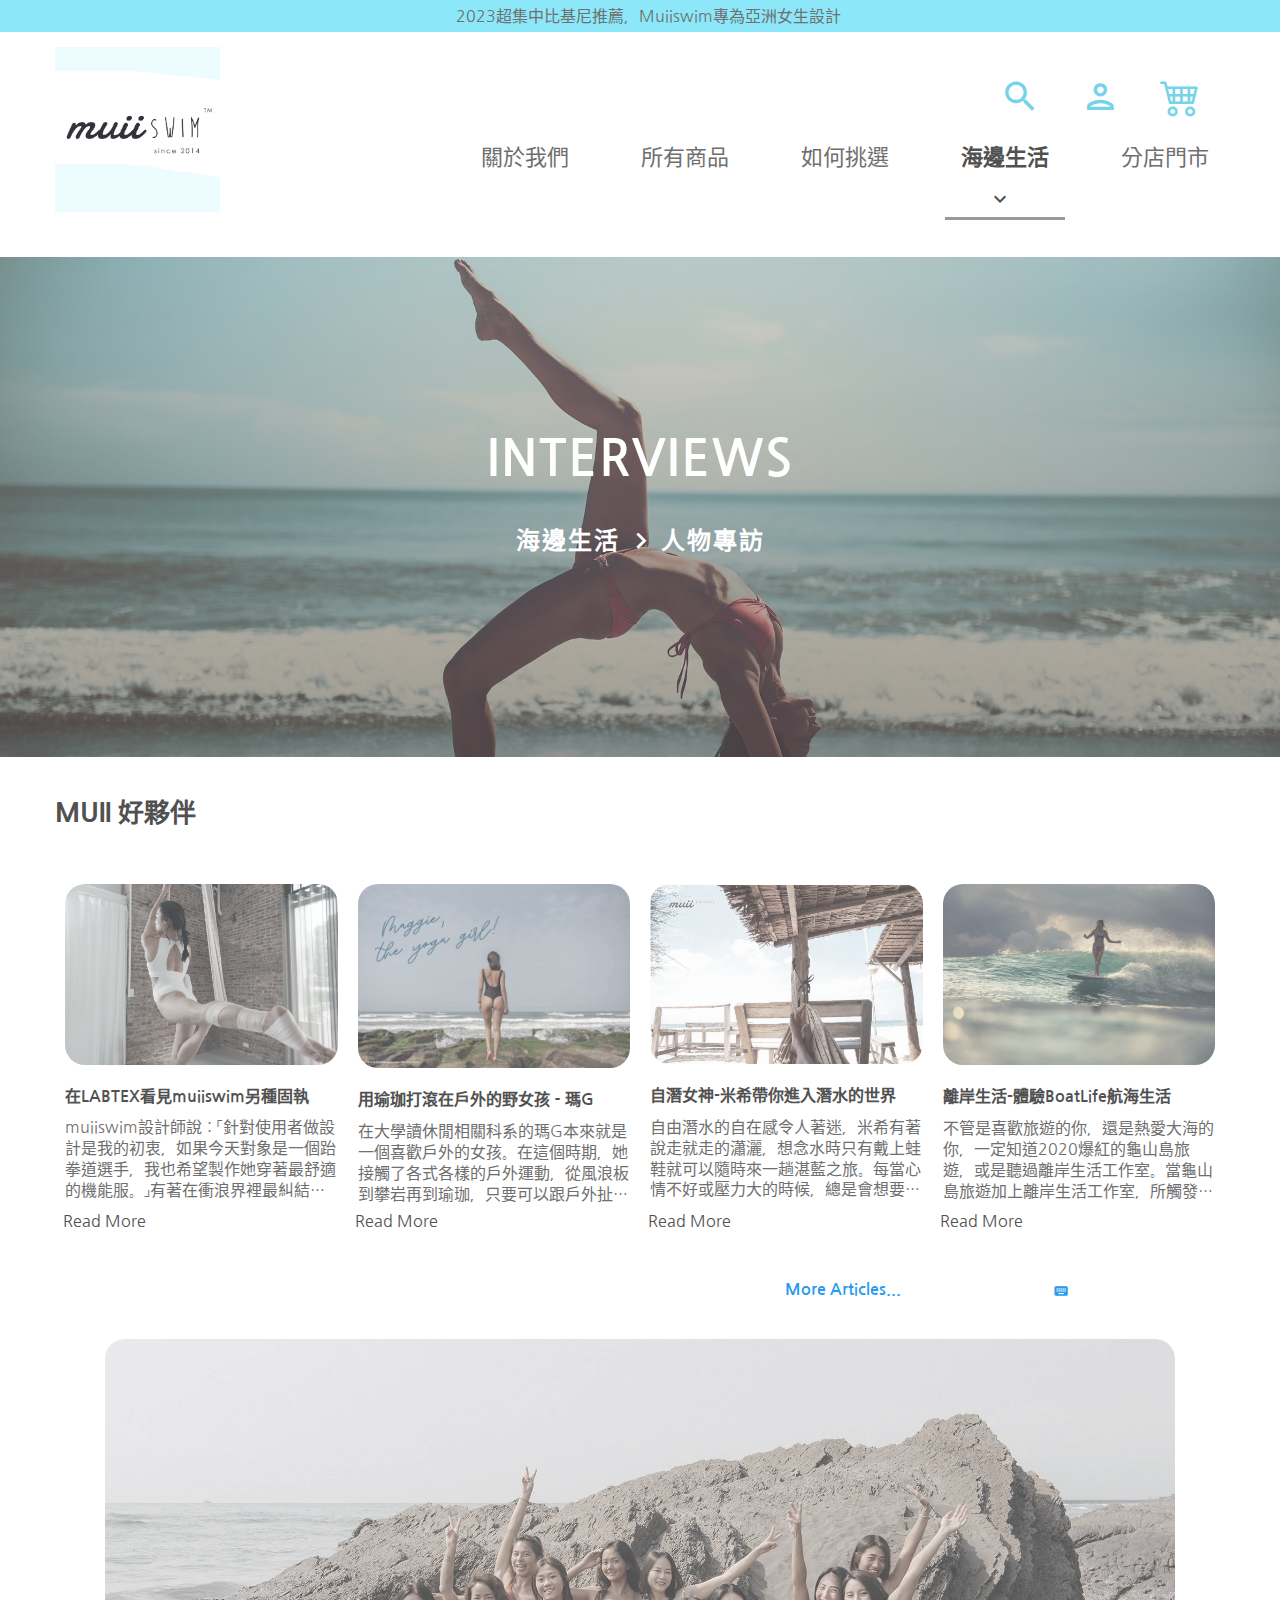
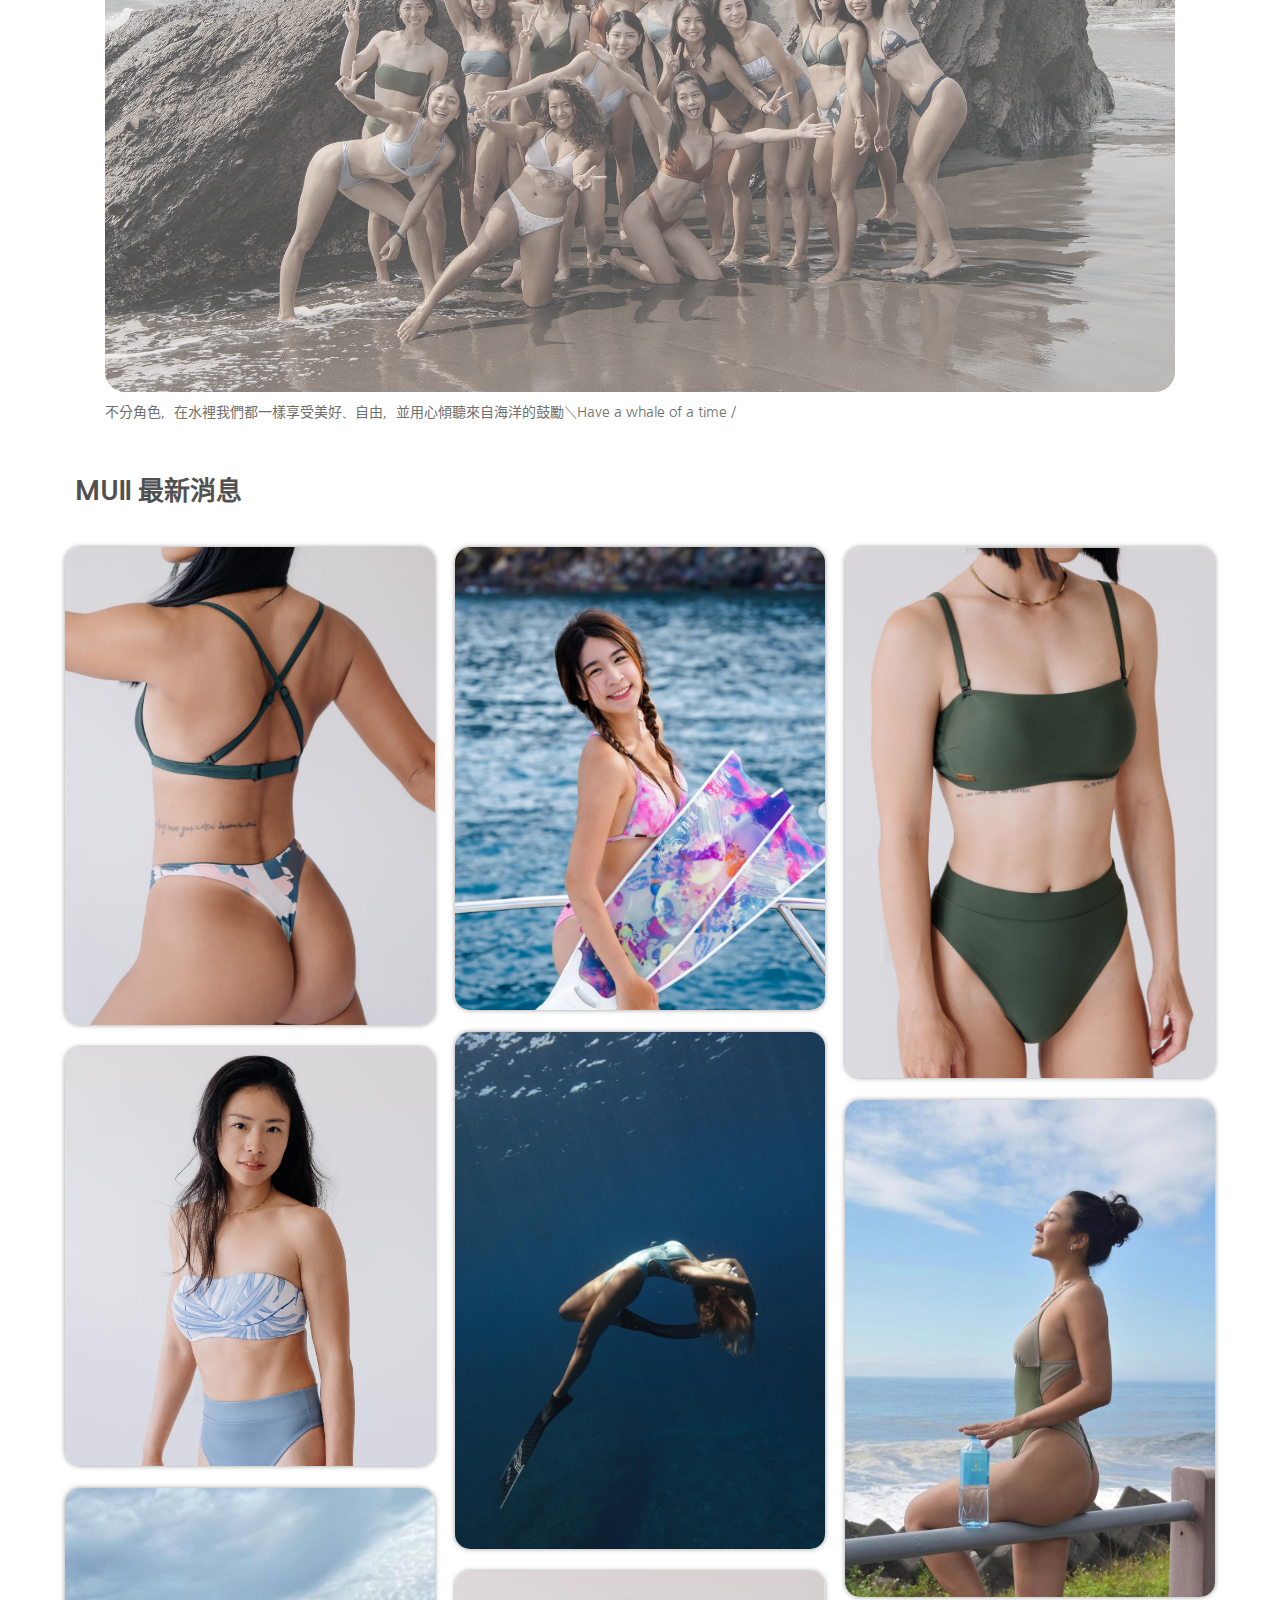
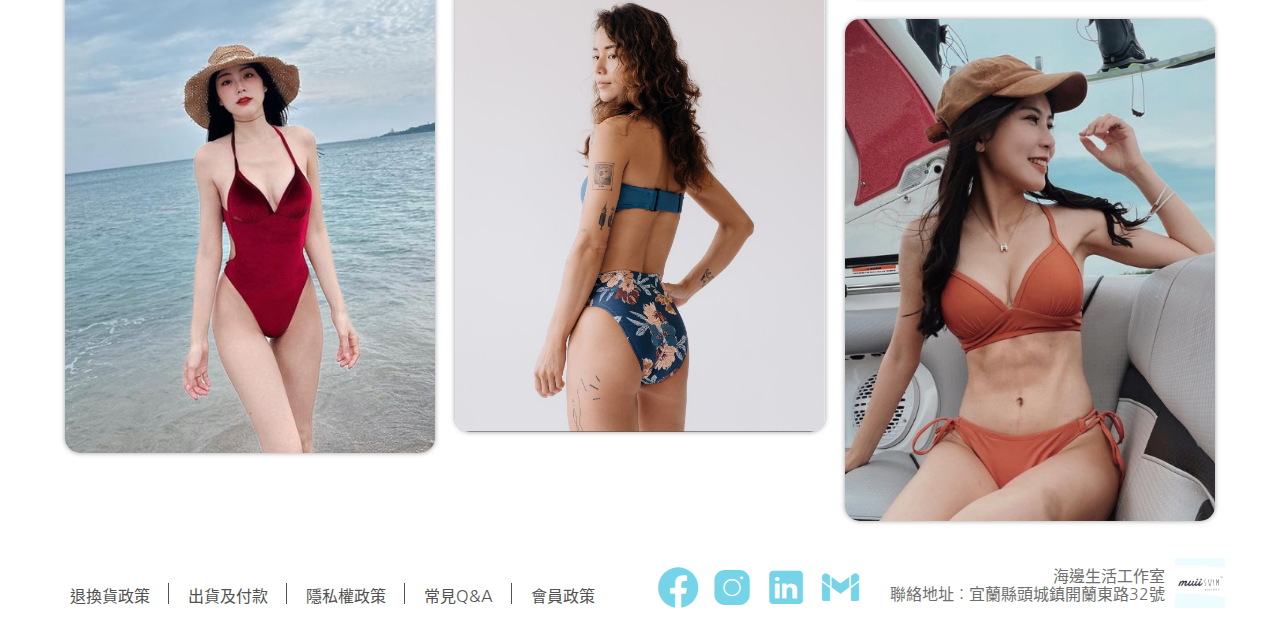
==== news_person.html @ 8949c287 "Add files via upload" ====
<!DOCTYPE html>
<html lang="zh-TW">
<head>
        <meta charset="UTF-8">
        <meta name="keywords" content="">
        <meta name="description" content="">
        <meta name="viewport" content="width=device-width, initial-scale=1.0, minimum-scale=1.0, maximum-scale=2.0">
        <meta name="author" content="Soledad, jennysun6691@gmail.com">
        <!--viewport屬性說明參考資料: https://developer.mozilla.org/en-US/docs/Web/HTML/Viewport_meta_tag#viewport_basics-->
        <title>Muii Swim | Muii Seaside-Interviews</title>

        <!-- 網路字型 -->
        <link href="https://fonts.googleapis.com/css2?family=Nanum+Gothic&display=swap" rel="stylesheet">

        <!-- 網站小圖示(頁籤上) -->
        <link rel="icon" href="images/Muii_logo.jpg">
        <!-- 加入手機主畫面捷徑圖示 -->
        <link rel="apple-touch-icon" href="images/Muii_logo.jpg"> <!-- 建議512*512 -->

        <!-- Google圖標 -->
        <link href="https://fonts.googleapis.com/icon?family=Material+Icons" rel="stylesheet">
        <!-- 自訂圖標 -->
        <link rel="stylesheet" href="css/iconstyle.css" rel="stylesheet">

        <!-- 歸零CSS -->
        <link rel="stylesheet" href="css/reset.css">
        <!-- 變數設定CSS -->
        <link rel="stylesheet" href="css/basic.css">
        <!-- 版面CSS -->
        <link rel="stylesheet" href="css/style.css">

        <!-- 媒體查詢 -->
	<link rel="stylesheet" href="css/style_m.css" media="(min-width: 980px) and (max-width: 1239px)">
	<link rel="stylesheet" href="css/style_s.css" media="(max-width: 979px)">

        <!-- JQ載入 -->
        <script src="https://code.jquery.com/jquery-3.7.0.min.js"></script>

        <!-- gotop JS -->
        <script src="js/gotop.js"></script>   
</head>

<body>
        <!-- 不會改變的資料都用id -->
        <div class="special"><span>2023超集中比基尼推薦，Muiiswim專為亞洲女生設計</span></div>
        <div id="header">
             
             <div id="logo">
             <h1 title="Go back to Homepage"><span>Muii Swim</span><a href="index.html"></a></h1>
             </div>

             <div id="nav">
                  <!-- 上層固定選單 -->
                  <nav id="top-nav">
                        <ul>
                            <li><a href="#0"><span class="icon-cart" title="shopping car"></span></a></li>
                            <li><a href="#0"><span class="icon-account" title="membership"></span></a></li>
                            <li><a href="#0"><span class="icon-search" title="search"></span></a></li>
                        </ul>
                   </nav>
                   
                   <nav id="main-nav">
						<!-- 漢堡選單 -->
						<input type="checkbox" class="toggler">
						<div class="hamburger"> <!--漢堡三條線-->
							<div></div>
						</div>  
                        <!-- 主選單 -->
						<div class="menu">
							<div>
								<div>
									<ul>
										<li><a href="about.html">關於我們</a></li>
										<li><a href="products.html">所有商品</a></li>
										<li><a href="pick.html">如何挑選</a></li>
										<li><a href="news.html" class="highlight_txt">海邊生活<span class="material-icons">expand_more</span></a>
											<ul>
												<li><a href="news_person.html" class="highlight_txt">人物專訪</a></li>
												<li><a href="news_special.html">特別企劃</a></li>
											</ul>
										<li><a href="stores.html">分店門市</a></li>


                                                                        										<!-- SNS選單 -->
                                                                                <p id="nav-sns">
                                                                                        <a href="https://www.facebook.com/muiiswim/?locale=zh_TW" target="_blank"><span class="icon-facebook"></span></a>
                                                                                        <a href="https://www.instagram.com/muiiswim/" target="_blank"><span class="icon-instagram-150"></span></a>
                                                                                        <a href="#" target="_blank"><span class="icon-linkedin-150"></span></a>
                                                                                        <a href="https://mail.google.com/" target="_blank"><span class="icon-gmail"></span></a>
                                                                                </p>									
                                                                        </ul>
								</div>
							</div>
						</div>
                  </nav>
             </div>
        </div>

        <!-- 橫版大圖區塊 -->
        <div class="hero-image" style="background-image: linear-gradient(rgba(175, 175, 175, 0.3), rgba(78, 78, 78, 0.5)) , url(images/yoga.jpg);">
                <div class="hero-text">
                        <h1 class="font_size-50 line_height-15 font_weight-bolder text_uppercase">Interviews</h1>
                        <h3 class="margin_top-50">
                            <a href="news.html" class="text_uppercase font_weight-bolder">海邊生活</a>
                            <i class="material-icons">keyboard_arrow_right</i>人物專訪
                        </h3>
                </div>
        </div>
        
        <!-- 內容區塊 -->
        <div id="main-content">
               <!-- 圖文分欄 -->
               <h2 class="color_dark_grey">Muii 好夥伴</h2>

               <div class="row">
                        <div class="column">
                                <a href="#0"><img src="images/seaside4_banner.png" alt="" title="Click to see more"></a>
                                <p class="category">在LABTEX看見muiiswim另種固執</p>
                                <p class="collaps_text">muiiswim設計師說：「針對使用者做設計是我的初衷，如果今天對象是一個跆拳道選手，我也希望製作她穿著最舒適的機能服。」有著在衝浪界裡最糾結比基尼設計的女性比基尼品牌muiiswim，穿比基尼不只是時尚，更是</p>
                                <div class="more"><a href="#0">Read More<i class="material-icons">double_arrow</i></a></div>
                        </div>
                        <div class="column">
                                <a href="#0"><img src="images/seaside7.jpg" alt="" title="Click to see more"></a>
                                <p class="category">用瑜珈打滾在戶外的野女孩－瑪G</p>
                                <p class="collaps_text">在大學讀休閒相關科系的瑪G本來就是一個喜歡戶外的女孩。在這個時期，她接觸了各式各樣的戶外運動，從風浪板到攀岩再到瑜珈，只要可以跟戶外扯上邊的活動就會列入她的興趣清單中，而這半學期的瑜珈影響了她的生活方式</p>
                                <div class="more"><a href="#0">Read More<i class="material-icons">double_arrow</i></a></div>
                        </div>
                        <div class="column">
                                <a href="#0"><img src="images/seaside1.png" alt="" title="Click to see more"></a>
                                <p class="category">自潛女神-米希帶你進入潛水的世界</p>
                                <p class="collaps_text">自由潛水的自在感令人著迷，米希有著說走就走的瀟灑，想念水時只有戴上蛙鞋就可以隨時來一趟湛藍之旅。每當心情不好或壓力大的時候，總是會想要「躲」會水中，對她來說，「水」就是一個自在且抒壓的地方，可以讓她自由自在</p>
                                <div class="more"><a href="#0">Read More<i class="material-icons">double_arrow</i></a></div>
                        </div>
                        <div class="column">
                                <a href="#0"><img src="images/seaside3.jpg" alt="" title="Click to see more"></a>
                                <p class="category">離岸生活-體驗BoatLife航海生活</p>
                                <p class="collaps_text">不管是喜歡旅遊的你，還是熱愛大海的你，一定知道2020爆紅的龜山島旅遊，或是聽過離岸生活工作室。當龜山島旅遊加上離岸生活工作室，所觸發的化學效應無法用公式計算，只能去感受每一道光線，海浪的每次拍打伴隨著</p>
                                <div class="more"><a href="#0">Read More<i class="material-icons">double_arrow</i></a></div>
                        </div>
                </div>
               <div class="row_more"><a href="#0" title="click to see more articles">More Articles...<i class="material-icons"><span class="material-icons-outlined">
                keyboard_double_arrow_down
                </span></i></a></div>

               <!-- 大圖+圖說文字 -->
               <figure>
                <img src="images/index3.jpg" alt="">
                <figcaption>不分角色，在水裡我們都一樣享受美好、自由，並用心傾聽來自海洋的鼓勵＼Have a whale of a time／</figcaption>
               </figure>

               <!-- 圖文流水區+SNS推廣 -->
               <h2 class="color_dark_grey margin_bottom-20">Muii 最新消息</h2>
               <div class="sns_show column_count-3 column_gap-0">
                <div class="container">
                        <img src="images/sns_show1.png" alt="" class="content_box">
                        <div class="overlay">
                                <a href="https://www.instagram.com/p/Cvw8Bd5vYSu/?utm_source=ig_web_copy_link&igshid=MzRlODBiNWFlZA==" title="click to view detail">
                                        <div class="text">來趟說走就走的海邊水上活動旅行<br>要帶幾套泳衣呢？</div>
                                </a>
                        </div>
                </div>

                <div class="container">
                        <img src="images/sns_show3.png" alt="" class="content_box">
                        <div class="overlay">
                                <a href="https://www.instagram.com/p/CvcJ4ZPPWX6/?utm_source=ig_web_copy_link&igshid=MzRlODBiNWFlZA==" title="click to view detail">
                                        <div class="text">海邊女子|吉鵝老師<br>住在海邊更relaxing！<br>Enjoy your life!</div>
                                </a>
                        </div>
                </div>

                <div class="container">
                        <img src="images/sns_show8.png" alt="" class="content_box">
                        <div class="overlay">
                                <a href="https://www.instagram.com/p/CuN_LxLSSpw/?utm_source=ig_web_copy_link&igshid=MzRlODBiNWFlZA==" title="click to view detail">
                                        <div class="text">放暑假囉～<br>夏日派對怎麼能少了美胸型海鷗丁連身！</div>
                                </a>
                        </div>
                </div>

                <div class="container">
                        <img src="images/sns_show4.png" alt="" class="content_box">
                        <div class="overlay">
                                <a href="https://www.instagram.com/p/CvE0Rm1yUVa/?utm_source=ig_web_copy_link&igshid=MzRlODBiNWFlZA==" title="click to view detail">
                                        <div class="text">muii X 普魯士藍<br>水下最美的長腿組合</div>
                                </a>
                        </div>
                </div>

                <div class="container">
                        <img src="images/sns_show5.png" alt="" class="content_box">
                        <div class="overlay">
                                <a href="https://www.instagram.com/p/CvE0Rm1yUVa/?utm_source=ig_web_copy_link&igshid=MzRlODBiNWFlZA==" title="click to view detail">
                                        <div class="text">muii X 普魯士藍<br>深吸一口氣—<br>躬身潛入海裏的女孩</div>
                                </a>
                        </div>
                </div>

                <div class="container">
                        <img src="images/sns_show7.png" alt="" class="content_box">
                        <div class="overlay">
                                <a href="https://www.instagram.com/p/Cu1byQMPTnk/?utm_source=ig_web_copy_link&igshid=MzRlODBiNWFlZA==" title="click to view detail">
                                        <div class="text">{中腰復古甜挖臀褲}<br>Muiiswim最新褲款<br>｜安全感100%｜</div>
                                </a>
                        </div>
                </div>

                <div class="container">
                        <img src="images/sns_show6.png" alt="" class="content_box">
                        <div class="overlay">
                                <a href="https://www.instagram.com/p/CvcG0W5v8Hz/?utm_source=ig_web_copy_link&igshid=MzRlODBiNWFlZA==" title="click to view detail">
                                        <div class="text">{PAW 平口美胸上衣}<br>Muiiswim最新版型<br>|全手工剪裁|</div>
                                </a>
                        </div>
                </div>

                <div class="container">
                        <img src="images/sns_show9.png" alt="" class="content_box">
                        <div class="overlay">
                                <a href="https://www.instagram.com/p/CtfjkBqPr7I/?utm_source=ig_web_copy_link&igshid=MzRlODBiNWFlZA==" title="click to view detail">
                                        <div class="text">宜蘭頭城門市<br>夏季營業時間公告</div>
                                </a>
                        </div>
                </div>

                <div class="container">
                        <img src="images/sns_show2.png" alt="" class="content_box">
                        <div class="overlay">
                                <a href="https://www.instagram.com/p/CvtXkmRSk1r/?utm_source=ig_web_copy_link&igshid=MzRlODBiNWFlZA==" title="click to view detail">
                                        <div class="text">官網全站任選兩件9折<br>滿5000元送500元購物金(下一筆使用)</div>
                                </a>
                        </div>
                </div>
               </div>

        </div>    

        <!-- 頁尾區塊 -->
        <div id="footer">
                <!-- logo區域 -->
                <div id="small-logo"><img src="images/Muii_logo.jpg" alt=""></div>
                <div id="copyright">
                        <small>海邊生活工作室<br>聯絡地址：宜蘭縣頭城鎮開蘭東路32號</small>
                </div>

                <!-- 社群超連結&icon -->
                <div id="sns">
                        <a href="https://www.facebook.com/muiiswim/?locale=zh_TW" target="_blank"><span class="icon-facebook"></span></a>
                        <a href="https://www.instagram.com/muiiswim/" target="_blank"><span class="icon-instagram-150"></span></a>
                        <a href="#" target="_blank"><span class="icon-linkedin-150"></span></a>
                        <a href="https://mail.google.com/" target="_blank"><span class="icon-gmail"></span></a>
                </div>

                <!-- 退換貨政策 -->
                <div class="submenu">
                        <ul>
                                <li><a href="#">退換貨政策</a></li>
                                <li><a href="#">出貨及付款</a></li>
                                <li><a href="#">隱私權政策</a></li>
                                <li><a href="#">常見Q&A</a></li>
                                <li><a href="#">會員政策</a></li>
                        </ul>
                </div>

        </div>
        <!-- 置頂button -->
        <div id="gotop">
                <span class="material-icons">arrow_circle_up</span>
                <span class="gotip">Go Back To Top</span>
        </div>

</body>

</html>
---- css/iconstyle.css ----
@font-face {
  font-family: 'icomoon';
  src:  url('fonts/icomoon.eot?2dx0op');
  src:  url('fonts/icomoon.eot?2dx0op#iefix') format('embedded-opentype'),
    url('fonts/icomoon.ttf?2dx0op') format('truetype'),
    url('fonts/icomoon.woff?2dx0op') format('woff'),
    url('fonts/icomoon.svg?2dx0op#icomoon') format('svg');
  font-weight: normal;
  font-style: normal;
  font-display: block;
}

[class^="icon-"], [class*=" icon-"] {
  /* use !important to prevent issues with browser extensions that change fonts */
  font-family: 'icomoon' !important;
  font-style: normal;
  font-weight: normal;
  font-variant: normal;
  text-transform: none;
  line-height: 1;
  font-size: 40px;
  margin: 0 5px;
  color: #75d4e8;

  /* Better Font Rendering =========== */
  -webkit-font-smoothing: antialiased;
  -moz-osx-font-smoothing: grayscale;
}

[class^="icon-"]:hover, [class*=" icon-"]:hover {
  color: #e0e0e0;
}

/*箭頭系列*/
.icon-arrow_back:before {
  content: "\e905";
}
.icon-arrow-90deg-left:before {
  content: "\e906";
}
.icon-arrow-left-short:before {
  content: "\e907";
}
.icon-arrow-right-square:before {
  content: "\e908";
}
.icon-box-arrow-in-right:before {
  content: "\e90a";
}
.icon-chevron_left:before {
  content: "\e90e";
}
.icon-chevron_right:before {
  content: "\e90f";
}
.icon-expand_less:before {
  content: "\e912";
}
.icon-first_page:before {
  content: "\e916";
}
.icon-last_page:before {
  content: "\e91d";
}

/*帳戶*/
.icon-account:before {
  content: "\e900";
}
.icon-account_circle:before {
  content: "\e901";
}
/*SNS*/
.icon-apple:before {
  content: "\e904";
}
.icon-facebook:before {
  content: "\e913";
}
.icon-envelope:before {
  content: "\e911";
}
.icon-youtube:before {
  content: "\e925";
}
.icon-paperplane:before {
  content: "\e926";
  font-size: 35px;
}
.icon-message:before {
  content: "\e927";
}
.icon-google:before {
  content: "\e919";
}
.icon-instagram:before {
  content: "\e91b";
}
.icon-gmail:before {
  content: "\e928";
}
.icon-instagram-150:before {
  content: "\e929";
}
.icon-linkedin-150:before {
  content: "\e92a";
}
.icon-twitter:before {
  content: "\e92b";
}

/*基本功能*/
.icon-favorite:before {
  content: "\e914";
}
.icon-favorite_border:before {
  content: "\e915";
}
.icon-gear:before {
  content: "\e917";
}
.icon-gift-fill:before {
  content: "\e918";
}
.icon-gear-fill:before {
  content: "\e921";
}
.icon-search:before {
  content: "\e902";
}
.icon-cart:before {
  content: "\e90c";
}
.icon-shop:before {
  content: "\e922";
}
.icon-question-circle:before {
  content: "\e91f";
}
.icon-heart:before {
  content: "\e91a";
}
.icon-star:before {
  content: "\e923";
}

/*APP*/
.icon-battery-half:before {
  content: "\e909";
}
.icon-add_circle:before {
  content: "\e903";
}
.icon-cancel_circle:before {
  content: "\e90b";
}
.icon-telephone-outbound:before {
  content: "\e924";
}
.icon-ios_share:before {
  content: "\e91c";
}

/*其他*/
.icon-check-square:before {
  content: "\e90d";
}
.icon-clipboard-data:before {
  content: "\e910";
}
.icon-person-check:before {
  content: "\e91e";
}
.icon-reception:before { /*長條圖*/
  content: "\e920";
}
---- css/basic.css ----
/*------設定變數-------*/
:root{
    /*------色彩命名------*/
    --pink: #EFD6ECff;  /*顏色基本6位, 最後兩位代表透明度: 00表示全透明-ff表示完全不透明*/
    --primary: rgb(140, 231, 249);
    --secondary: #D4AD87ff;
    --blue: #299BEEff;
    --light: #E2F6FAff;
    --red: #FF0000ff;
    --info: #2F80EDff;
    --success: #27AE60ff;
    --warning: #E2B93Bff;
    --error: #F17BA1ff;
    --grey: #6F6F6Fff;
    --black: #000000ff;
    --spanish: #999999ff;
    --gainsboro: #e0e0e0ff;
    --white: #ffffffff;
    --dark_grey: #515151ff;

    /*------文字尺寸------*/
    --h1: 30px;
    --h2: 26px;
    --h3: 24px;
    --h4: 22px;
    --h5: 20px;
    --h6: 18px;
    --normal: 16px;
    --small: 14px;
    --mini: 12px;

    /*------間距基準------*/
    --spacing1: 8px;
    --spacing2: 16px;
    --spacing3: 24px;
    --spacing4: 32px;
    --spacing5: 40px;
    --spacing6: 56px;
    --spacing7: 72px;
    --spacing8: 80px;
    --spacing9: 96px;
    --spacing10: 120px;

    /*------行高&字距基準------*/
    --size_normal: 10px;
    --size_basic: 0.1;
}


/*------------基本元件設定------------*/
html, body{
    font-family: "Nanum Gothic", "微軟正黑體", sans-serif;
    color: var(--grey); /*用var(變數)設定, 更改上方變數設定後, 所有var都會同步更改*/
    height: 100%;
}
a:link, a:active, a:visited{
    color: var(--dark_grey);
    text-decoration: none;
}
a:hover{
    color: var(--gainsboro);
    text-decoration: underline;
}

/*------------常用元件設定------------*/
.h1{ /*因為SEO關係, h1不用相同樣式, 採用class的方式*/
    font-size: var(--h1);
    font-weight: 800;  /*google font: Nanum Gothic這個font-family的祖體大小*/
    line-height: calc(var(--size_basic)*25); /*即2.5倍的意思*/
    margin: calc(var(--size_normal)*2) 0;
}

h2{
    font-size: var(--h2);
    font-weight: 800;
    line-height: calc(var(--size_basic)*20);
    text-transform: uppercase; /*大寫*/
}

h3{
    font-size: var(--h3);
    font-weight: 800;
    line-height: calc(var(--size_basic)*20);
    text-transform: uppercase;
}

h4{
    font-size: var(--h4);
    font-weight: 400; /*google font: Nanum Gothic這個font-family的正常大小*/
    line-height: calc(var(--size_basic)*20);
}

h5{
    font-size: var(--h5);
    font-weight: 400;
    line-height: calc(var(--size_basic)*20);
}

h6{
    font-size: var(--h6);
    font-weight: 400;
    line-height: calc(var(--size_basic)*20);
}

p{
    font-size: var(--normal);
    line-height: calc(var(--size_basic)*13);
}

small{
    font-size: var(--small);
    line-height: calc(var(--size_basic)*11);
}

.overflow_hidden{
    overflow: hidden;
}

/*--------顏色設定--------*/
.color_primary{
    color: var(--primary);
}

.color_secondary{
    color: var(--secondary);
}

.color_dark_grey{
    color: var(--dark_grey);
}

/*--------文字設定--------*/
.font_size-50{
    font-size: 50px;
}

.font_weight-bolder{
    font-weight: bolder;
}

/*--------行高設定--------*/
.line_height-15{
    line-height: 15px;
}

.line_height-50{
    line-height: 50px;
}

/*-------margin設定------*/
.margin_top-50{
    margin-top: 50px;
}

.margin_bottom-20{
    margin: 20px;
}

.margin_v2{
    margin-top: calc(var(--size_normal, 10px)*2);
    margin-bottom: calc(var(--size_normal, 10px)*2);
}

.margin_v5{
    margin-top: calc(var(--size_normal, 10px)*5);
    margin-bottom: calc(var(--size_normal, 10px)*5);
}

/*-------padding設定------*/
.padding_bottom-30{
    padding-bottom: 30px;
}

.padding_v3{
    padding-top: calc(var(--size_normal, 10px)*3);
    padding-bottom: calc(var(--size_normal, 10px)*3);
}

/*------------位置設定------------*/

.text_align-center{
    text-align: center;
}

.text_align-justify{
    text-align: justify;
}

/*--------浮動設定--------*/
.float_left{
    float: left;
}

.float_right{
    float: right;
}

.float_none{
    float: none;
}

.clear_both{
    clear: both;
}

/*--------Position設定--------*/
.position_absolute-bottom-20{
    position: absolute;
    bottom: 20px;
    right: 20px;
}

.position_relative{
    position: relative;
}

/*--------Display設定--------*/
.display_block{
    display: block !important;
}

.display_inlineblock{
    display: inline-block !important;
}

.display_inline{
    display: inline !important;
}

/*--------邊框設定--------*/
.border_radius-15{
    border-radius: 15px;
}

.border_radius-30{
    border-radius: 30px;
}

.border_radius-all{
    border-radius: 100%;
}

/*--------首字放大--------*/
.first-letter-effect::first-letter{
    font-size: 200%;
    color: var(--pink);
    font-weight: bold;
}

/*--------提示文字--------*/
.tooltip{
    position: relative;
    display: inline-block;
}

.tooltip .tooltiptext{
    visibility: hidden;
    width: 80px;
    background-color: var(--pink);
    color: var(--grey);
    text-align: center;
    border-radius: 6px;
    padding: 5px 3px;
    line-height: 1;

    /* Position the tooltip */
    position: absolute;
    z-index: 1000;
    bottom: 100%;
    left: 50%;
    margin-left: -50px;
    opacity: 0;
    transition: opacity 0.5s;
}

.tooltip:hover .tooltiptext{
    visibility: visible;
    opacity: 1;
}

/*--------作用文字--------*/
.highlight_txt{
    border-bottom: 3px solid var(--spanish);
    font-weight: 800 !important;
    text-transform: uppercase;
    color: var(--dark_grey) !important;
}

.active_txt{
    padding: var(--size_normal, 10px);
    background-color: var(--pink);
    color: var(--white);
}

.text_uppercase{
    text-transform: uppercase;
}

.text_nocase{
    text-transform: none; /*文字不要全部大寫*/
}

/*------------區塊樣式設定------------*/
/*--------背景顏色設定--------*/
.bg_black{
    background-color: var(--black);
}

.bg_grey{
    background-color: var(--grey);
}

.bg_spanish{
    background-color: var(--spanish);
}

.bg_white{
    background-color: var(--white);
}

.bg_pink{
    background-color: var(--pink);
}

.bg_primary{
    background-color: var(--primary);
}

.bg_blue{
    background-color: var(--blue);
}

.bg_light{
    background-color: var(--light);
}

/*--------漸層顏色設定--------*/

/*--------分欄設定--------*/
.column_count-1{
    column-count: 1;
}

.column_count-2{
    column-count: 2;
}

.column_count-3{
    column-count: 3;
}

.column_count-4{
    column-count: 4;
}

.column_count-5{
    column-count: 5;
}

.column_gap-50{
    column-gap: 50px;
}

.column_gap-40{
    column-gap: 40px;
}

.column_gap-30{
    column-gap: 30px;
}

.column_gap-20{
    column-gap: 20px;
}

.column_gap-10{
    column-gap: 10px;
}

.column_gap-0{
    column-gap: 0;
}

.column_rule{
    column-rule: 1px solid var(--spanish);
}

/*--------背景圖位置--------*/
.bg_top{
    background-position: top;
}

.bg_bottom{
    background-position: bottom;
}

/*------------圖片效果設定------------*/
.flip-img{
    -webkit-transform: scaleX(-1);
    transform: scaleX(-1);
}

.vertical_align-middle{
    vertical-align: middle;
}

.vertical_align-bottom{
    vertical-align: bottom;
}

.pic_width-350{
    width: calc(var(--size_normal, 10px)*35);
    height: auto;
}

.pic_transform{
    transform: scale(1, 1);
    transition: transform 0.4s linear;
}

.pic_transform:hover{
    transform: scale(1.5, 1.5);
    opacity: 0.6;
    box-shadow: 0 0 10px 5px var(--grey, #545454ff);
    z-index: 1000;      /*滑鼠經過的圖片置頂*/
    position: relative; /*position要啟用, z-index才有作用*/
}

.pic_drop-shadow{
    filter: drop-shadow(5px 5px 5px var(--grey, #545454ff));
}

/*------------組件樣式設定------------*/
/*--------按鈕顏色--------*/
.button_grey{
    font-size: var(--size_normal, 16px);
    font-weight: bolder;
    text-align: center;
    color: var(--white);
    background-color: var(--grey);
}

.button_grey:hover{
    color: var(--grey);
    background-color: var(--white);
}

.button_grey:active{
    color: var(--white);
    background-image: linear-gradient(var(--white)0%, var(--grey)150%);
}

.button_grey-gradient{
    font-size: var(--size_normal, 16px);
    font-weight: bolder;
    text-align: center;
    color: var(--white);
    background-image: linear-gradient(var(--white)0%, var(--grey)150%);
}

.button_grey-gradient:hover,
.button_grey-gradient:active{
    background-image: linear-gradient(var(--grey)0%, var(--white)150%);
}

.button_primary{
    font-size: var(--size_normal, 16px);
    font-weight: bolder;
    text-align: center;
    color: var(--grey);
    background-color: var(--primary);
}

.button_primary:hover{
    color: var(--grey);
    background-color: var(--light);
}

.button_primary:active{
    color: var(--grey);
    background-image: linear-gradient(var(--white)0%, var(--primary)150%);
}

.button_primary-gradient{
    font-size: var(--size_normal);
    font-weight: bolder;
    text-align: center;
    color: var(--grey);
    background-image: linear-gradient(var(--white)0%, var(--primary)150%);
}

.button_primary-gradient:hover,
.button_primary-gradient:active{
    background-image: linear-gradient(var(--primary)0%, var(--white)150%);
    filter: drop-shadow(1px 1px 5px var(--grey));
}

.button_disable{
    color: var(--white);
    background-color: var(--gainsboro);
}

/*--------按鈕尺寸--------*/
.button_large{
    width: calc(100% - 20px);
    height: 30px;
    border-radius: 8px;
    padding: 10px;
}

.button_medium{
    width: calc(100% - 30px);
    height: 30px;
    border-radius: 8px;
    padding: 10px 15px;
}

.button_normal{
    width: calc(100% - 40px);
    height: 30px;
    border-radius: 8px;
    padding: 10px 20px;
}

.button_small{
    width: calc(100% - 50px);
    height: 30px;
    border-radius: 8px;
    padding: 10px 25px;
}

.button_extra-small{
    width: calc(100% - 40px);
    height: 30px;
    border-radius: 50%;
    padding: 10px 20px;
}

.button_large:hover,
.button_medium:hover,
.button_normal:hover,
.button_small:hover,
.button_extra-small:hover{
    box-shadow: 0 0 8px 0 var(--grey);
}

/*--------指標樣式--------*/
.cursor_pointer{
    cursor: pointer;
}
---- css/style.css ----
/* -------------- 共用結構設定-------------- */

/* ---------- 共用版面設定---------- */
.full_layout{
    width: 100%;
    box-sizing: border-box;
    overflow: hidden;
}

.half_layout{
    width: 50%;
    margin: 0 auto;
    overflow: hidden;
}

.narrow_layout{
    width: 1170px;
    margin: 0 auto;
    overflow: hidden;
}

#main-content{
    width: 1170px;
    margin: 0 auto;
}

.small_layout{
    width: 1000px;
    margin: 0 auto;
    overflow: hidden;
}

.margin_auto{
    margin: 0 auto;
}

.overflow_hidden{
    overflow: hidden;
}

.boxsizing_border{
    box-sizing: border-box;
}

[v-cloak]{    /*導入vue後可正常顯示*/
    display: none;
}
/* ----------首頁版面設定---------- */
.special{
    width: 100%;
    background-color: var(--primary);
    padding: 8px;
    text-align: center;
}

#header{
    height: 165px;
    width: 1170px;
    margin: 0 auto;
    padding: 15px 0;
}

#logo{
    float: left;
    background-image: url(../images/Muii_logo.jpg); /*"..:代表上一層"*/
    background-repeat: no-repeat;
    background-size: contain; /*圖片填滿框架*/
}

#logo a{
    display: block;
    width: 330px;
    height: 165px;
}

#logo span{
    display: none; /*物件不存在, 為了SEO-->logo有字的內容*/
    /*也可以用"visibility: hidden" & "opacity: 0", 這兩個都是物件存在, 但看不見*/
}


/*----------選單設定----------*/
/* ----外層結構---- */
#nav{
    width: 800px;
    float: right;
    margin: 30px 0;
}

/* ----上層固定---- */
#top-nav{
    float:right;
    width: 100%;
    font-size: var(--h6);
    text-transform: uppercase;
    margin: 0 20px 20px 0; /*上 右 下 左*/
    /*margin-right: 20px; 
      margin-bottom: 20px;*/
}
#top-nav a{
    display: block;
    margin-left: 30px;
    float: right;
}
#top-nav a:hover{
    text-decoration: none;
}
#top-nav .material-icons, #main-nav .material-icons{
    transform: translate(-20%, 25%) !important;
    margin: 0 5px !important;
}

/* ----主選單---- */
#main-nav{
    float: left;
    font-size: var(--h4);
}

#main-nav li{
    float: left;
    position: relative;
}

#main-nav a{
    display: block;
    width: 120px;
    text-align: center;
    line-height: calc(var(--size_normal)*4);
    margin-left: 40px;
    background-color: var(--white);
    color: var(--grey)
}

#main-nav a:hover, #main-nav a:active{ /*a:active: 手機沒有鼠標, 為了讓手機使用者可以用下拉選項*/
    /* color: var(--pink); */
    text-decoration: none;
    background-color: var(--light);
    border-bottom: 3px solid var(--grey);    
}

/* ----子選單---- */
#main-nav li li{
    font-size: var(--h5);
}

#main-nav ul ul{
    visibility: hidden;
    position: absolute; /*跟著上一層li的位置*/
    top: 100%;
    z-index: 99; /*圖層置頂*/
}
#main-nav li:hover>ul{
    visibility: visible;
}

/* RWD選單設定 */
#main-nav .tip{
    display: block;
    visibility: hidden;
    width: 80px;
    height: 50px;
    line-height: 50px;
    text-align: center;
    color: var(--grey);
    background-color: rgba(241,138,184,.5);
    border-radius: 8px;
    position: absolute;
    right: 40px;
}
#nav-sns, .toggler{
    display: none;
}

/* ----------內頁橫幅設定---------- */
.hero-image{
    background-size: cover;
    background-repeat: no-repeat;
    background-position: center;
    height: 500px;
    position: relative;
    margin: 30px 0 30px;
    clear: both;
}

.hero-text{
    color: var(--white);
    text-align: center;
    position: absolute;
    top: 50%;
    left: 50%;
    transform: translate(-50%, -50%); /*以自己為準, 向上/左退50%*/
    letter-spacing: 2px;
}

.hero-text button{
    width: 200px;
    border: 1px solid var(--white);
    border-radius: 15px;
    color: var(--white);
    background-color: rgba(255, 255, 255, 0.1);
    font-size: var(--normal);
    letter-spacing: 1px;
    padding: 10px 25px;
    margin-top: 15px;
}

.hero-text button:hover{
    background-color: rgba(255, 255, 255, 0.5);
    color: var(--white);
    box-shadow: 0 0 15px 3px var(--light);
    font-weight: bolder;
    cursor: pointer;
}

/* ----------頁尾版面設定---------- */
#footer{
    width: 1170px;
    height: 95px;
    clear: both;
    margin: 0 auto;
}

.submenu ul li{
    display: inline-block;
}

.submenu a{
    float: left;
    padding: 5px 18px 0 15px;
    color: var(--dark_grey) !important;
    border-right: solid 1px var(--dark_grey);
    margin-top: 50px;
}

.submenu li:last-child a{ /*舊瀏覽器寫法: #submenu li+li+li a, 第三個li*/
    border: none; /*最後一個"|"不要*/
}

.submenu a:hover{
    color: var(--gainsboro) !important;
    text-decoration: underline;
}

#small-logo, #copyright{
    float: right;
    padding-top: 25px;
    text-align: right;
}

#small-logo img{
    height: 50px;
    width: auto;
}

#copyright small, #copyright a{
    margin-left: 15px;
    font-size: var(--normal);
    padding: 10px 10px;
    display: inline-block;
}

#sns{
    float: right;
    padding-top: 35px;
}

/*
#sns a{
    margin: 0 10px;
    float: left;
    display: block;
    width: 40px;
    height: 40px;
}
*/

#sns a:hover{
    text-decoration: none;
}

#sns a img{
    height: 100%;
    width: auto;
}

/* ----------GoTop設定---------- */
#gotop{
    display: none; /*加入JS, 捲動到某頁面再出現*/
    text-align: center;
    position: fixed;
    bottom: 55px;
    right: 30px;

}

#gotop .material-icons{
    font-size: 60px !important; /*important: 優先性*/
    color: var(--primary);
    border-radius: 50%; /*將圖形框架變成圓形*/
    background-color: var(--white);
    box-shadow: 0 0 8px 1px var(--light);  /*8px: 模糊, 1px: 強度*/
}

#gotop .gotip{
    display: block;
    width: 130px;
    background-color: var(--primary);
    color: var(--white);
    text-align: center;
    border-radius: 6px;
    padding: 10px 0;
    margin-top: 5px;
}

#gotop a{
    text-decoration: none;
}

#gotop:hover, #gotop:active{
    filter: drop-shadow(1px 1px 5px var(--grey));    
    cursor: pointer;
}

/* ----------各頁版面設定---------- */
/* --------首頁版面設定-------- */
/* ----輪播橫幅大圖選單---- */
#banner{
    width: 100%;
    height: 540px;
    overflow: hidden;
    display: flex;
    justify-content: center;
    align-items: center;
    margin: 30px 0 50px; /*上 左右 下*/
}

#banner img{
    width: 100%;
    height: auto;
}

/* --------內容區塊設定-------- */
.slogan{
    width: 400px;
    height: 430px;
    padding: 10px 15px;
    text-align: center;
    box-shadow: 0 0 15px 10px var(--light);
    float: right;
    margin-bottom: 50px;
}

.slogan h2{
    color: var(--secondary);
}

.slogan p{
    margin-top: 20px;
}

.post{
    width: 330px;
    height: 450px;
    margin-right: 40px;
    float: left;
    border-radius: 8px;
    box-shadow: 0 0 15px var(--gainsboro);
}

.post_title{
    height: 40px;
    line-height: 40px;
    text-transform: uppercase;
    font-weight: 700; /*字形粗細*/
    letter-spacing: 1px; /*字距*/
    font-size: var(--h6);
    color: var(--secondary);
    text-align: center;
}

.post_img{
    width: 330px;
}

.post_img img{
    width: 100%;
    height: auto;
}

.post_text{
    width: 290px;
    height: 145px;
    padding: 20px 20px 0;
    font-size: var(--normal);
    line-height: 1.4; /*行高*/
}

.post .more{
    font-style: var(--small);
    text-align: right;
    margin-top: -10px;
    padding-right: 20px;
}

.post .more a{
    font-weight: bolder; /*字體加粗*/
    color: var(--sencondary) !important;
}

.post .more a:hover{
    font-style: italic; /*滑鼠經過斜體*/
    color: var(--gainsboro) !important;
}

.post .more a .material-icons{
    font-size: 16px !important;
    transform: translate(50%, 33%);
}

/* --------影片設定-------- */
#movie{
    margin: 30px 0;
}

#movie iframe{
    width: 100%;
    height: 465px;
}

/* ----首頁產品設定---- */
.product_list{
    margin-left: 55px;
}

.product_list h5{
    font-weight: bolder;
}

.productbox{
    width: 320px;
    height: 500px;
    margin: 15px;
    padding: 10px;
    border: 4px solid var(--light);
    border-radius: 15px;
    box-shadow: 0 0 10px 0 var(--gainsboro);
    float: left;
    text-align: center;
    box-sizing: border-box;
}

.productbox h6{
    color: var(--dark_grey);
    font-weight: bold;
    margin: 15px 0;
}

.productbox a div{
    width: 250px;
    height: 250px;
    border-radius: 50%;
    box-shadow: 0 0 15px var(--mimi);
    background-size: cover;
    margin: 0 auto; /*左右兩邊auto就不用再寫置中*/
}

.productbox p .material-icons{
    transform: translate(15%, 25%);
}

.productbox .more{
    display: block;
    font-size: var(--small);
    text-align: right;
    margin-right: 15px; /*text-align太靠右, 故+margin微調位置*/
    margin-bottom: 10px;
}

.productbox .more .material-icons{
    font-size: 18px; /*預設icon較大, 調小*/
    transform: translate(15%, 25%); /*調整位置*/
}

.product_list button{
    width: 150px;
    height: 50px;
    border: none;
    border-radius: 5px;
    color: var(--white);
    background-color: var(--primary);
    box-shadow: 1px 1px 10px var(--gainsboro);
    font-size: var(--h6);
    letter-spacing: 1px;
    position: relative;
    left: 44%;
    margin: 10px;
    padding: 10px 25px;
    margin-top: 20px;
}

.product_list button:hover{
    background-color: var(--gainsboro);
    color: var(--dark_grey);
    font-weight: bolder;
}

/* --------about版面設定-------- */
/* ----maintxt文字區塊設定---- */
#maintxt{
    text-align: center;
    padding: 20px 15%;
}

#maintxt h2{
    padding: 20px 0;
}

#maintxt p{
    margin-bottom: 15px;
}

#maintxt img{
    width: 100%;
}

/* 設計師區塊 */
.designer{
    width: 1170px;
    height: 320px;
    margin: 50px;
    text-align: left;
    display: flex;
    position: relative;
    left: 380px;
}
.designer img{
    border-radius: 50%;
    border: solid 2px var(--white);
    box-shadow: 0 0 15px 1px var(--grey);
    background-position: center;
    background-size: cover;
    width: 300px;
    height: 300px;
}
.designer .introduction{
    width: 300px;
    margin: 50px;
}

.designer .introduction a{
    color: var(--blue) !important;
}

/* --------Picshow設定-------- */
#picshow{
    clear: both;
    display: flex;
    padding: 30px 0;
}

#picshow a, #picshow a img{
    width: 100%;
    height: 480px;
    padding: 0 3px;
}

/* ----表單+地圖區塊設定---- */
#connect_form, #map{
    width: 49%;
}

#connect_form{
    float: left;
}

#map{
    float: right;
}

#connect_form input, #connect_form textarea{
    width: calc(100% - 20px);
    height: 30px;
    margin: 10px 0;
    padding: 10px;
    box-sizing: content-box;
    border: 1px solid var(--blue);
    border-radius: 8px;
    font-size: var(--normal);
}

#connect_form textarea{
    font-family: "Nanum Gothic", "微軟正黑體", sans-serif; /*textarea不受html, body控制*/
    height: 125px;
}

#connect_form input::placeholder, #connect_form textarea::placeholder{ /*placeholder:偽類, 提示字顏色*/
    color: var(--pink);
}

#connect_form input:focus, #connect_form textarea:focus{ /*停在該欄的狀態*/
    border-color: var(--info);
    outline: var(--info);
    /* background-color: var(--white); */
    box-shadow: 0 0 3px var(--grey);
}

/* --------Stores版面設定-------- */
/* ----圖文版面設定---- */
.storepost{
    margin: 20px auto;
    padding: 10px;
    border-bottom: dotted 1px var(--grey);
    overflow: hidden;
}

.store_pic{
    width: 350px;
    height: 280px;
    float: left;
    box-shadow: 0 0 5px var(--grey);
    overflow: hidden;
    position: relative;
}

.store_pic img{
    height: 280px;
    width: auto;
}

.store_txt{
    width: 800px;
    height: 300px;
    padding: 0 50px;
    box-sizing: border-box;
    float: right;
    position: relative;
}

.store_txt .category{
    line-height: 45px; /*用行高撐高框*/
    border: 1px solid var(--gainsboro);
    border-radius: 12px;
}

/* 顯示Google Map設定 */
.middle{
    opacity: 0; /*滑鼠未經過(未hover)時文字隱藏*/
    position: absolute;
    top: 50%;
    left: 50%;
    transform: translate(-50%, -50%);
    background-color: var(--pink); /*文字框架*/
    border: 1px solid var(--white);
    box-shadow: 1px 1px 5px 5px var(--gainsboro);
    border-radius: 40px;
    color: var(--grey);
    padding: 10px 20px; /*框架撐開*/
    text-align: center;
    font-size: var(--h6);
    font-weight: bold;
}

.store_pic:hover img{
    opacity: 0.3;
    filter: blur(1px);
}

.store_pic:hover .middle{
    opacity: 1; /*滑鼠經過(hover)時文字(middle)出現(透明度=1)*/
    transition: 0.6s linear; /*滑鼠經過(hover)時文字緩慢出現*/
}

/* ----SVG設定---- */
.category svg{
    margin: 0 20px;
    vertical-align: middle; /*因為svg是圖icon(不是文字icon)*/
}

.myicon{
    fill: var(--pink);
    transition: fill 0.2s linear; /*如果針對所有hover效果, 就寫all(此處只針對fill)*/
}

.myicon:hover, .myicon:active{
    fill: var(--grey);
    cursor: pointer;
}

/* ----標籤文字設定---- */
.category a{
    text-transform: uppercase;
    background-color: var(--pink);
    vertical-align: middle;
    padding: 5px 8px;
    border-radius: 3px;
    margin-right: 5px;
}

.category a:hover, .category a:active{
    text-decoration: none;
    box-shadow: 0 0 2px var(--grey);
}

.category a::before{ /*無中生有用"偽元素""::", 在內容前加入用"before"*/
    content: "#";
    margin-right: 3px;
}

/* ----日期設定----
.date{
    display: block;
    float: right;
    margin-right: 20px;
    line-height: 45px;
    font-size: var(--h6);
    color: var(--pink);
}

.date_month{
    font-size: var(--normal);
    text-transform: uppercase;
    font-weight: bold;
    margin-left: 5px;
}

.date_day{
    background-color: var(--pink);
    color: var(--white);
    border-radius: 50%;
    padding: 7px;
} */

/* ----內容文字設定---- */
.store_txt h4{
    margin: 10px 0;
    line-height: 1.5;
}

.store_txt .more{
    position: absolute;
    right: 40px;
    bottom: 30px;
}

/* ----以下版面無使用---- */
.subtext{
    font-size: var(--h5);
    text-align: center;
    padding: 20px;
    line-height: 1.5;
}
/* ----flex排版設定, 適用單一檢視---- */
/* .allbox{
    display: flex;
    flex-wrap: wrap;
}

.flex{
    display: flex;
} */

/* ----float排版設定---- */
.officebox{
    flex: 1;
    height: 265px;
    width: 370px; /*float須指定寬度*/
    border-radius: 35px;
    margin: 10px;
    position: relative;
    box-sizing: 0 3px 15px 1px var(--spanish);
    float: left;
}

.officebox:hover{
    cursor: pointer;
    box-shadow: 0 0 8px 4px var(--mimi);
}

/* ----officebox區塊設定(Muii未使用此版面)---- */
.officebox img{
    width: 100%;
    height: 265px;
    border-radius: 35px;
}

/* --------all product所有產品版面設定-------- */
/* ----版面區塊設定---- */
.left{
    float: left;
    width: 25%;
    background-color: var(--light);
}
.right{
    float: right;
    width: 75%;
}

/* ----左側產品導覽列設定---- */

.left h5{
    margin-left: 20px;
}

/* ----產品系列導覽主選單---- */
#product_nav li a:hover, #product_nav li a:active{
    text-decoration: none;
    color: var(--blue);
    font-weight: bolder;
}

#product_nav>li{
    float: left;
    font-size: var(--h6);
    position: relative;
}

#product_nav ul a{
    display: block;
    width: 120px;
    text-align: left;
    line-height: calc(var(--size_normal)*4);
    margin-left: 40px;
    color: var(--grey);
    position: relative;
}

#product_nav .material-icons{
    margin: 0 5px !important;
    position: absolute;
    right: -100px;
    top: 5px;
}

/* #product_nav li a:active .material-icons{
    transform: rotate(180deg) translateY(3%);
    transition: 0.3s;
} */
#dropdown_menu {     /*Sunny*/
    .button {

        .material-icons {
            transform: rotate(0deg);
            transition: all 0.6s;

            &.active {     /*當上兩個button.material-icons同時存在*/
                transform: rotate(180deg);
            }
        }
    }
}

/* ----展開子選單設定---- */
.nav_item {     /*Sunny: 預設為不出現*/
    display: none;
}

.nav_item a{
    transform: translateX(20%);
}

/* ----所有產品介紹設定---- */
.demobox{
    width: 280px;
    height: 350px;
    margin: 15px 5px;
    padding: 10px 3px;
    float: left;
    text-align: center;
    box-sizing: border-box;
    position: relative;
}

.demobox h6{
    color: var(--dark_grey);
    text-transform: uppercase;
    margin-top: 5px;
    text-align: left;
    transform: translateX(5%);
}

.demobox .price{
    font-size: 14px;
    text-align: left;
    position: absolute;
    left: 19px;
    bottom: -15px;
}

.demobox a div{
    width: 250px;
    height: 300px;
    border-radius: 5px;
    box-shadow: 0 0 15px var(--mimi);
    background-size: cover;
    margin: 0 auto; /*左右兩邊auto就不用再寫置中*/
}

/* ----加入購物車設定---- */
.cart_button{
    width: 170px;
    height: 50px;
    border-radius: 5px;
    border: 1.5px solid var(--white);
    background-color: rgba(194, 194, 194, 0.4);
    text-align: center;
    font-size: 16px;
    color: var(--white);
    font-weight: bolder;
    transform: translate(0, 460%);
    opacity: 0;
    transition: 0.4s ease;
}

.demobox a:hover .cart_button{
    opacity: 1;
}

.cart_button:hover{
        box-shadow: 0 0 5px var(--white);
        cursor: pointer;
        background-color: rgba(205, 205, 205, 0.6);
        color: var(--white);
        transform: translate(0,440%);
}

/* ----頁碼設定---- */
#nav_bar{
    height: 70px;
    text-align: center;
    /* font-size: var(--normal); */
    line-height: 50px;
    clear: both;
}

/* 頁碼數字設定 */
#nav_bar a{
    display: inline-block;
    margin: 20px 5px;
    /* width: 30px;
    height: 30px;
    border-radius: 50%;
    background-color: var(--mimi);
    color: var(--white);
    line-height: 30px; */
}

/* 導覽頁碼圖示設定 */
#nav_bar [class^="icon-"]{ /*class有icon開頭的*/
    font-size: var(--h6);
    color: var(--grey);
}

#nav_bar [class^="icon-"]:hover{
    color: var(--grey);
}

#nav_bar a .icon_num{
    display: block;
    width: 30px;
    height: 30px;
    line-height: 29px;
    font-weight: bold;
    /* background-color: var(--white); */
    border-radius: 50%;
    color: var(--grey);
}

#nav_bar a .icon_num:hover, #nav_bar a .icon_num:active{
    text-decoration: none;
    background-color: var(--gainsboro);
    color: var(--white);
}

/* 現在數字 */
#nav_bar .current-icon{
    background-color: var(--pink) !important;
}

#nav_bar .current-icon:hover, #nav_bar .current-icon:active{
    cursor: default;
    background-color: var(--light);
}

/* --------News版面設定-------- */
/* --------latest最新文章-------- */
.latest{
    width: 1170px;
    display: flex;
    height: 600px;
}

.newspost{
    width: 450px;
    height: 580px;
    margin: 0 20px;
    /* float: left; */
    flex: 1;
    border-radius: 8px;
    box-shadow: 0 0 15px var(--gainsboro);
    position: relative;
}

.newspost_title{
    height: 40px;
    line-height: 50px;
    text-transform: uppercase;
    font-weight: 700; /*字形粗細*/
    letter-spacing: 1px; /*字距*/
    font-size: var(--h6);
    color: var(--dark_grey);
    text-align: center;
}

.newspost_img{
    width: 100%;
}

.newspost_img img{
    width: 100%;
    height: 360px;    
    border-radius: 8px 8px 0 0;
}

.newspost_text{
    width: 480px;
    height: 70px;
    padding: 20px 30px 0;
    font-size: var(--normal);
    line-height: 1.4; /*行高*/
    text-align: justify;
    overflow: hidden;
    display: -webkit-box; /* 限制行數 */
    text-overflow: ellipsis; /*延伸展開*/
    -webkit-box-orient: vertical;
    -webkit-line-clamp: 3;
    white-space: normal;
}

.newspost .more{
    font-style: var(--small);
    text-align: right;
    position: absolute;
    right: 30px;
    bottom: 20px;
}

.newspost .more a{
    font-weight: bolder; /*字體加粗*/
    color: var(--sencondary) !important;
}

.newspost .more a:hover{
    font-style: italic; /*滑鼠經過斜體*/
    color: var(--gainsboro) !important;
}

.newspost .more a .material-icons{
    font-size: 16px !important;
    transform: translate(45%, 25%);
}

/* ----news人物專訪設定---- */
.news_personal{
    width: 1170px;
    display: flex;
    height: 530px;
}

.news_personalpost{
    width: 300px;
    height: 500px;
    margin: 0 20px;
    /* float: left; */
    flex: 1;
    border-radius: 8px;
    box-shadow: 0 0 15px var(--gainsboro);
    position: relative;
}

.news_personalpost_img{
    width: 100%;
}

.news_personalpost_img img{
    width: 100%;
    height: 230px;
    border-radius: 8px 8px 0 0;
}

.news_personalpost_text{
    width: 300px;
    height: 90px;
    padding: 20px 30px 0;
    font-size: var(--normal);
    line-height: 1.4; /*行高*/
    overflow: hidden;
    display: -webkit-box;
    text-overflow: ellipsis;
    -webkit-box-orient: vertical;
    -webkit-line-clamp: 4; /*限制行數*/
    white-space: normal;
}

.news_personalpost .more{
    font-style: var(--small);
    text-align: right;
    position: absolute;
    right: 30px;
    bottom: 30px;
}

.news_personalpost .more a{
    font-weight: bolder; /*字體加粗*/
    color: var(--sencondary) !important;
}

.news_personalpost .more a:hover{
    font-style: italic; /*滑鼠經過斜體*/
    color: var(--gainsboro) !important;
}

.news_personalpost .more a .material-icons{
    font-size: 16px !important;
    transform: translate(45%, 25%);
}

/* ----news特別企劃設定---- */
.news_special{
    width: 1170px;
    display: flex;
    height: 530px;
}

/* --------人物專訪版面設定-------- */
/* ----橫幅設定---- */
.hero-text a{
    color: var(--white);
}

.hero-text a:hover{
    text-decoration: none;
    color: var(--primary);
    text-shadow: 1px 1px 8px var(--grey);
}

.hero-text .material-icons{
    font-size: 32px !important;
    transform: translate(-10%, 25%);
}
/* ----內容區塊設定---- */
#main-content h1{
    font-size: 36px;
    font-weight: 700;
    padding-bottom: 10px;
    text-transform: uppercase;
}

#main-content .row{
    margin: 10px -10px;
    padding: 10px;
    display: flex;
}
#main-content .row .column{
    /*float: left;
    width: 25%;*/
    flex: 1;
}
.row_more{
    font-style: var(--small);
    text-align: right;
    margin-top: -10px;
    padding-right: 20px;
}

.row_more a{
    font-weight: bolder; /*字體加粗*/
    color: var(--blue) !important;
}

.row_more a:hover{
    font-style: italic; /*滑鼠經過斜體*/
    color: var(--gainsboro) !important;
}

.row_more a .material-icons{
    font-size: 16px !important;
    transform: translate(50%, 25%);
}

/* ----圖片設定---- */
.column, figure{
    padding: 15px 10px;
    margin-bottom: 30px;
}

figcaption{
    font-size: var(--small);
    line-height: 1.2;
}

.column img, figure img{
    width: 100%;
    border-radius: 20px;
    cursor: pointer;
    opacity: 0.7;
    filter: grayscale(50%); /*灰階*/
    margin: 10px 0;
    transition: 0.3s;
}

.column img:hover, figure img:hover{
    opacity: 1;
    filter: grayscale(0%) drop-shadow(5px 5px 5px var(--grey));
}

/* ----文字細部設定---- */
.column{
    position: relative;
    height: 350px;
}

#main-content .row .column .category{
    font-weight: bolder;
    margin: 10px 0;
    color: var(--dark_grey);
}

.collaps_text{
    height: 85px;
    margin-bottom: 15px;
    overflow: hidden;
    display: -webkit-box;
    -webkit-box-orient: vertical;
    -webkit-line-clamp: 4; /*呈現最多4行*/
}

.column .more{
    position: absolute;
    right: 10px;
    bottom: 10px;
}

.column .more a:hover{
    color: var(--blue);
    font-style: italic; /*滑鼠經過斜體*/
}

.column .more a .material-icons{
    font-size: 16px !important;
    transform: translate(10%, 25%);
}

/* --------特別企劃版面設定-------- */
/* ----版面區塊設定---- */
.leftcolumn{
    float: left;
    width: 75%;
}
.rightcolumn{
    float: right;
    width: 25%;
}

/* ----圖文區塊設定---- */
.card{
    background-color: var(--light);
    padding: 20px;
    margin: 20px;
    position: relative;
}

.card h2{
    text-transform: none;
    line-height: 1.1;
    margin-bottom: 10px;
    color: var(--dark_grey);
}

.card h5{
    line-height: 1.5;
}

.card p{
    line-height: 1.5;
    margin-bottom: 40px;
    text-align: justify;
    overflow: hidden;
    display: -webkit-box; /* 限制行數 */
    text-overflow: ellipsis; /*延伸展開*/
    -webkit-box-orient: vertical;
    -webkit-line-clamp: 4;
    white-space: normal;
}

.leftcolumn .card p{
    text-align: justify; /*文字左右對齊*/
}

.leftcolumn .card p img{ /*card裡面的兩張小圖*/
    float: left;
    filter: drop-shadow(5px 5px 5px var(--grey));
    width: 50%;
    height: auto;
    margin-bottom: 40px;
}

.cardimg {
    width: 100%;
    height: auto;
    margin: 10px auto 5px; /*上 中間 下*/
}

.card img{
    width: 100%;
    height: auto;
}

.card span{
    display: block;
    margin-bottom: 20px;
    font-size: 15px;
    text-align: center;
}

/* 讀更多設定 */
.card_more{
    font-style: var(--small);
    text-align: right;
    position: absolute;
    right: 20px;
    bottom: 20px;
}

.card_more a{
    font-weight: bolder; /*字體加粗*/
    color: var(--blue) !important;
}

.card_more a:hover{
    font-style: italic; /*滑鼠經過斜體*/
    color: var(--grey) !important;
}

.card_more a .material-icons{
    font-size: 16px !important;
    transform: translate(50%, 25%);
}

/* --------News_Child版面設定-------- */
/* ----內容區塊設定---- */
.container{
    position: relative;
    cursor: pointer;
}

.content_box{
    overflow: hidden;
    margin: 10px;
    width: calc(100% - 20px);
    border-radius: 15px;
    box-shadow: 0 0 5px var(--spanish);
}
/* ----堆疊區塊設定---- */
.overlay{
    position: absolute;
    bottom: 13px;
    left: 10px;
    background-color: rgba(241,138,184,0.1);
    border-radius: 0 0 15px 15px; /*上右下左*/
    width: calc(100% - 20px);
    height: 0;
    transition: 0.5s ease;
}

.container:hover .overlay{
    height: 30%;
    background-color: rgba(94, 199, 255, 0.7);
}
/* ----文字區塊設定---- */
.text{
    color: rgba(255,255,255,0);
    font-size: var(--h5);
    position: absolute;
    top: 50%;
    left: 50%;
    transform: translate(-50%, -50%); /*往左下移動*/
    text-align: center;
}
.container:hover .overlay .text{
    color: rgba(255,255,255,1);
}

/* --------Contact版面設定-------- */
/* ----3圖設定---- */
.features_box{
    height: 500px;
    position: relative;
    margin: 50px 0;
}
.pic_circle{
    border-radius: 50%;
    border: solid 2px var(--white);
    box-shadow: 0 0 15px 1px var(--pink);
    background-position: center;
    background-size: cover;
}
.pic_circle:first-child{ /*第一張:左1*/
    background-image: url(../images/pick_suit.png);
    width: 376px;
    height: 376px; /*正圓:寬高一樣*/
    float: left;
    transform: translateY(17%); /*Y軸向下移動*/
}
.pic_circle:nth-child(2){ /*第三張:右1*/
    background-image: url(../images/pick_bottom.png);
    width: 376px;
    height: 376px;
    float: right;
    transform: translateY(17%); /*Y軸向下移動*/
}
.pic_circle:last-child{ /*第二張:中*/
    background-image: url(../images/pick_top.png);
    width: 488px;
    height: 488px;
    position: absolute;
    bottom: 0; /*從bottom:0對齊*/
    left: 29%;
}

/* ----圓圈數字設定---- */
.step::before{
    display: block;
    width: 45px;
    height: 45px;
    content: counter(mystep);
    counter-increment: mystep;
    font-size: 35px;
    line-height: 45px;
    font-weight: bolder;
    color: var(--pink);
    background-color: var(--white);
    border-radius: 50%;
    border:4px solid var(--pink);
    padding: 5px;
    margin: 35px auto;
}

/* ----STEP#數字設定---- */
.step h4::after{
    content: counter(step_word);
    counter-increment: step_word;
}

/* ----文字設定---- */
.step h4{
    font-size: var(--h2);
    color: var(--grey);
    text-transform: uppercase;
    margin-bottom: 20px;
}
.step p{
    font-size: var(--h6);
    color: var(--grey);
    line-height: 1.3;
}

/* ----active文字設定---- */
.active h4, .active p{
    color: var(--pink);
    font-weight: bolder;
}

/* ----尚未執行文字設定---- */
.active~.step h4, .active~.step p{ /*~: active之後的step*/
    color: var(--spanish);
}

/* ----第一個數字(Step#1)後面的進度條線段設定---- */
.step::after{
    content: ""; /*空內容*/
    width: 100%; /*先設定全部都有, 之後用覆蓋的方式*/
    height: 5px;
    background-color: var(--pink);
    position: absolute;
    left: 50%;
    top: 26%;
    z-index: -1;
}

/* ----Active數字前面的進度條線段設定---- */
.active::before{
    background-color: var(--pink);
    color: var(--white);
    border-color: var(--white);
    box-shadow: 0 0 10px var(--spanish);
}

/* ----尚未執行數字設定---- */
.active~.step::before{
    background-color: var(--spanish);
    color: var(--white);
    border-color: var(--spanish);
}

/* ----尚未執行線段設定---- */
.active~.step::after{
    background-color: var(--spanish);
    transform: translateX(-92%); /*往前挪用覆蓋的方式*/
}
---- css/style_m.css ----
/* ------------------共用結構設定------------------ */
/*  ---------------頁首頁尾設定--------------- */
#header, #footer{
    width: 960px;
    padding: 0 10px;
}
#logo{
    margin: 30px 0 0 30px;
}
#logo a{
    width: 295px;
    height: 200px;
}
.submenu{
    margin-left: 15px;
}
.submenu a{
    padding: 5px 8px 0 5px;
    margin-top: 50px;
    font-size: 14px;
}
#copyright small{
    font-size: 14px;
}
#small-logo{
    padding-right: 10px;
}
/*  ---------------選單設定--------------- */
#nav{
    width: 680px;
    padding-right: 20px;
}
#main-nav a{
    margin-left: 15px;
}

/*  ---------------版面主結構--------------- */
#main-content{
    width: 960px;
    padding: 0 10px;
    margin: 30px auto;
}

/*  ---------------內頁版面設定--------------- */
/* --------首頁設定-------- */
.slogan{
    width: 90%;
    float: none;
    margin: 0 auto;
    height: auto;
    padding: 20px 15px;
}
.post{
    width: 440px;
    margin: 50px 20px;

}
.post img{
    width: 430px;
    height: 260px;
}
.post_text{
    width: 400px;
    height: 130px;
    padding-bottom: 20px;    
    overflow: hidden;
    display: -webkit-box; /* 限制行數 */
    text-overflow: ellipsis; /*延伸展開*/
    -webkit-box-orient: vertical;
    -webkit-line-clamp: 3;
    white-space: normal;
}
.post .more{
    margin-top: -60px;
}
.productbox{
    width: calc(33% - 30px);
}
.productbox h6{
    margin: 0 0 20px;
    line-height: 1.2;
}
.productbox a div{
    width: 230px;
    height: 230px;
}

/* --------About版面設定-------- */
/* ----Logo區塊設定---- */
#mainpic{
    width: 940px;
    grid-template-rows: 50% 50%;
    background-color: var(--piggy);
    border: 8px solid var(--piggy);
}
.designer{
    text-align: center;
    margin: auto;
    left: 16%;
}
#picshow a, #picshow a img{
    width: 100%;
    height: 315px;
    padding: 0 3px;
}

/* --------Products所有產品版面設定-------- */
#product_nav .material-icons{
    right: -50px;
    top: 8px;
}
.demobox{
    width: 230px;
    height: auto;
    margin: 15px 5px;
    padding: 10px 3px;
}
.demobox a div{
    width: 100%;
}

/* --------Pick如何挑選版面設定-------- */
.size_pic{
    width: 920px;
}
.size_pic img{
    width: 100%;
    margin: 15px;
}

/* --------News海邊生活版面設定-------- */
.latest{
    width: calc(960px - 20px);
}
.newspost{
    margin: 0 15px;
}
.newspost_text{
    width: 380px;
}
.news_personal{
    width: calc(960px - 20px);
    height: 430px;
    margin: 0 auto;
}
.news_personalpost{
    width: 30%;
    height: 400px;
}
.newspost_title{
    font-size: 16px;
}
.news_personalpost_img img{
    height: 180px;
}
.news_personalpost_text{
    width: 230px;
    height: 80px;
    padding: 15px 0 0 20px;
    font-size: var(--small);
    line-height: 1.4; /*行高*/
}
/* ----news特別企劃設定---- */
.news_special{
    width: calc(960px - 20px);
    margin: 0 auto;
    height: 430px;
}

/* --------人物專訪版面設定-------- */
#main-content .row .column .category{
    font-size: 15px;
}
.row_more {
    margin-top: -18px;
    text-align: center;
}
/* ----圖片overlay覆蓋文字設定---- */
.text{
    font-size: var(--h6);
}

/* --------News特別企劃版面設定-------- */
.card h2, .card h5{
    text-align: center;
}
.rightcolumn .card p{
    line-height: 1.3;
}

/* --------Stores版面設定-------- */
.store_pic{
    width: 30%;
    margin-left: 10px;
}

.store_pic img{
    height: 100%;
    width: auto;
}

.store_txt{
    width: 70%;
    margin: 0 -10px;
    padding: 0 30px;
}
---- css/style_s.css ----
/* ------------------共用結構設定------------------ */
/*  ---------------頁首頁尾設定--------------- */
#header, #footer{
    width: calc(100% - 20px);
    padding: 0 10px;
    box-sizing: border-box;
}
.special{
    display: none;
}
#header{
    height: 150px;
}
#logo{
    width: 150px;
    height: 150px;
    margin: 40px;
}
#logo a{
    width: 150px;
    height: 150px;
}
#banner{
    margin: 15px;
}

/*  ---------------選單設定--------------- */
/* --------外層選單設定-------- */
#nav{
    width: 50%;
    margin-top: 30px;
}

/* --------上層選單設定-------- */
#top-nav{
    width: 70%;
    margin: 5px 100px 5px 0;
    justify-content: flex-end;
    font-size: var(--normal);
}
#top-nav a{
    margin-left: 20px;
    margin-top: 10px;
}
@media (max-width: 640px){ /*至少須考慮到460px*/
    #nav{
        width: 300px;
    }
    #top-nav a{
        width: 40px;
        margin-top: 8px;
    }
}
@media (max-width: 549px){
    #nav{
        width: 80px;
    }
    #top-nav{
        display: none;
    }
}

/* --------主選單設定-------- */
#main-nav{
    float: none;
    position: fixed;
    top: 40px;
    right: 25px;
    z-index: 9999;
    font-size: var(--h6);
}
#main-nav a{
    float: none;
    width: 100%;
    margin-left: 0;
    overflow: hidden;
    background-color: #ffffff00;
    color: var(--grey);
}

/* --------次選單經過設定-------- */
#main-nav a:hover, #main-nav a:active{
    color: var(--grey);
    border-bottom: none;
    text-transform: uppercase;
}
#main-nav li{
    float: none;
}
.highlight_txt{
    border-bottom: none;
    background-color: rgba(98, 234, 247, 0.3);
    color: var(--grey);
}

/* --------展開次選單設定-------- */
#main-nav li li:first-child{
    margin-top: 35px;
}
#main-nav li li a{
    display: block;
    margin-right: 30px;
    float: left;
    font-size: var(--normal);
}
@media (max-width: 550px){
    #main-nav li li a{
        margin-right: 15px;
    }
}
@media (max-width: 480px){
    #main-nav li li a{
        margin-right: 10px;
    }
}
@media (max-width: 440px){
    #main-nav li li a{
        margin-right: 0px;
    }
}
@media (max-width: 400px){
    #main-nav li li a{
        margin-right: -10px;
    }
}
#main-nav ul ul{
    transform: translate(450%, -67%);
    visibility: hidden;
}
@media (max-width:768px){
    #main-nav ul ul{
        transform: translate(400%, -67%);
    }
}
@media (max-width:640px){
    #main-nav ul ul{
        transform: translate(300%, -67%);
    }
}
#main-nav ul ul a{
    width: 100px;
}

/* --------經過展開次選單設定-------- */
#main-nav li:hover > ul{
    visibility: visible;
}
.menu > div > div > ul > li > a{
    transition: all .4s ease;
}

/* --------漢堡選單設定-------- */
.toggler{
    display: block;
    position: absolute;
    top: 0;
    right: 0;
    z-index: 2;
    cursor: pointer;
    width: 50px;
    height: 50px;
    opacity: 0;
}
.hamburger{
    position: absolute;
    right: 0;
    top: 0;
    z-index: 1;
    width: 25px;
    height: 25px;
    padding: 12px;
    background-color: var(--primary);
    border-radius: 5px;
    display: flex;
    align-items: center;
    justify-content: center;
}
.hamburger > div{ /*漢堡選單-中間的線*/
    position: relative;
    width: 100%;
    height: 2px;
    background-color: var(--white);
    transition: all .4s ease;
}
.hamburger > div::before, .hamburger > div::after{
    content: '';
    position: absolute;
    z-index: 2;
    top: -10px;
    height: 2px;
    width: 100%;
    background-color: inherit; /*繼承父層*/
}
.hamburger > div::after{ /*漢堡選單-第三條線*/
    top: 10px;
}

/* ------漢堡選單點擊旋轉------ */
.toggler:checked + .hamburger > div{
    transform: rotate(135deg);
}

/* ------變X------ */
.toggler:checked + .hamburger > div::before,
.toggler:checked + .hamburger > div::after{
    top: 0;
    transform: rotate(90deg);
}

/* ------開啟時滑鼠經過動畫------ */
.toggler:checked:hover + .hamburger > div{
    transform: rotate(225deg);
}

/* ------開啟後秀出選單------ */
.toggler:checked ~ .menu{
    visibility: visible;
}

/* ------開啟時選單背景大小及動畫------ */
.toggler:checked ~ .menu > div{
    transform: scale(1); /*原大小*/
    transition-duration: 0.75s;
}
.toggler:checked ~ .menu > div > div{
    opacity: 1;
    transition: opacity .4s ease;
}

/* ------選單內容格式------ */
.menu{
    position: fixed;
    right: 0;
    top: 0;
    width: 100%;
    height: 100%;
    overflow: hidden;
    visibility: hidden;
    display: flex;
    align-items: center;
    justify-content: center;
}

/* ------關閉時選單背景大小及動畫------ */
.menu > div{
    background-color: rgba(255,255,255,.9);
    border-radius: 50%;
    width: 300vw;
    height: 300vh;
    display: flex;
    flex: none;
    align-items: center;
    justify-content: center;
    transform: scale(0);
    transition: all .4s ease;
}
.menu > div > div{
    width: 100vw;
    max-height: 100vh;
    opacity: 0;
    transition: opacity .4s ease;
    text-align: center;
}

/* ------SNS選單設定------ */
#nav-sns{
    display: block;
    margin-top: 30px;
}
#nav-sns a{
    display: inline-block;
    width: 45px;
    height: 45px;
    margin: 5px;
}
#nav-sns a:hover{
    background-color: #ffffff00;
}

/*  ---------------橫幅SHOP NOW設定--------------- */
.hero-image{
    margin-bottom: 0;
}
@media (max-width: 560px){
    .hero-image{
        height: 350px;
    }
}
.hero-text h1{
    font-size: 30px !important;
}
.hero-text p{
    font-size: var(--small) !important;
    line-height: 1.2;
}

/*  ---------------頁尾設定--------------- */
#footer{
    margin: 30px auto;
    height: auto;

}
#small-logo, #sns{
    display: none;
}
#copyright small, #copyright a{
    padding-top: 10px;
    display: block;
}
#copyright{
    text-align: center;
    width: 100%;
    font-size: var(--normal);
    padding-top: 0;
}
.submenu{
    height: auto;
    border-bottom: solid 15px var(--primary);
    text-align: center;
}
.submenu a{
    margin: 0;
    font-size: 20px;
}
@media (max-width: 680px) {
    .submenu a{
        font-size: 14px;
    }
}
@media (max-width: 600px) {
    .submenu a{
        padding: 5px 10px 0 8px;
    }
}
@media (max-width: 460px) {
    .submenu a{
        font-size: 12px;
    }
}

/*  ---------------內頁版面設定--------------- */
/* --------首頁設定-------- */
/* --------內容區設定-------- */
#main-content{
    width: calc(100% - 20px);
    padding: 0 auto;
}
.slogan, .post{
    width: 80%;
    margin: 30px auto;
    float: none;
    padding-bottom: 20px;
}
.slogan, .post, .post_text{
    height: auto;
}

.post{
    padding-bottom: 30px;
    border-bottom: solid 1px var(--light);
}
.slogan h2, .post_title{
    font-size: var(--h4);
}
.slogan p, .post_text{
    font-size: var(--h6);
}
.post_title{
    padding: 15px 0;
}
.post_img{
    width: 100%;
}
.post_text{
    width: calc(100% - 80px);
    padding: 15px 40px;
    line-height: 1.2;
}
.post .more{
    margin-top: 0;
    padding-right: 50px;
    font-size: var(--normal);
}
.post .more a{
    font-weight: normal;
}

/* --------影片設定-------- */
#movie{
    height: 350px;
}
#movie iframe{
    height: 350px;
}

/* --------圖片展示區設定-------- */
.product_list{
    margin: 10px;
}
.productbox{
    padding: 10px;
    width: calc(50% - 30px);
    height: auto;

}
#main-content h5{
    text-align: center;
    padding-top: 20px;
}
.productbox h6{
    margin: 10px 0 20px;
    line-height: 1.2;
}
.productbox p{
    margin: 20px 10px;
}
.productbox .more{
    margin-bottom: 15px;
    text-align: center;
}
@media (max-width:620px){
    .productbox{
        width: 95%;
        margin: 20px auto;
        float: none;
    }
}
.product_list button{
    left: 40%;
}
@media (max-width:620px){
    .product_list button{
        left: 35%;
    }
}

/* --------About版面設定-------- */
/* ----設計師介紹區塊設定---- */
.designer{
    width: calc(100% - 20px);
    height: 300px;
    left: 15%;
}
@media (max-width: 900px){
    .designer{
        height: 200px;
    }
    .designer img{
        width: 200px;
        height: 200px;
    }
}
@media (max-width: 730px){
    .designer{
        left: 10%;
    }
    .designer .introduction{
        width: 300px;
        margin: 30px;
    }
}
@media (max-width: 650px){
    .designer{
        height: auto;
        display: block;
        text-align: center;
        margin: 30px auto;
        left: 0;
    }
    .designer img{
        width: 250px;
        height: 250px;
    }
    .designer .introduction{
        margin: 8px auto;
    }
}

/* ----產品圖設定---- */
#picshow{
    flex-wrap: wrap;  /*圖片往下流*/
    padding: 20px 0;
}
#picshow a{
    width: calc(50% - 20px);
    height: 450px;
    margin: 10px auto;
}
#picshow a img{
    height: 450px;
}
@media (max-width: 650px){
    #picshow a{
        height: 400px;
    }
    #picshow a img{
        height: 400px;
    }
}
@media (max-width: 500px){
    #picshow a{
        height: 300px;
    }
    #picshow a img{
        height: 300px;
    }
}
@media (max-width: 430px){
    #picshow a{
        height: 250px;
        margin: 5px auto;
    }
    #picshow a img{
        height: 250px;
    }
}

/* ----表單&地圖設定---- */
#connect_form, #map{
    width: calc(100% - 20px);
    padding: 0 10px;
    float: none;
    margin-bottom: 30px;
}
#connect_form input, #connect_form textarea{
    border-radius: 8px;
}
#connect_form textarea{
    height: 250px;
}
#map iframe{
    box-shadow: 0 0 8px var(--grey);
    border-radius: 20px;
}


/* --------Stores版面設定-------- */
.storepost{
    margin: 20px auto;
    position: relative;
}
.store_pic{
    width: 100%;
    height: auto;
    float: none;
}
.store_pic img{
    height: 600px;
    width: 100%;
}
.store_txt{
    width: 100%;
    height: 50%;
    padding: 10px 40px;
    float: none;
    position: absolute;
    left: 0;
    bottom: 0;
    background-color: rgba(255,255,255,.8);
}
.store_txt .category{
    border-radius: 30px;
    border: 1px solid var(--grey);
}
@media (max-width: 840px){
    .store_pic img{
        height: 450px;
    }
    .store_txt{
        height: 25%;
        padding: 10px 20px;
    }
    .store_txt .category{
        border-radius: 30px;
    }
    .store_txt h4{
        margin-left: 10px;
        font-size: 20px;
    }
    .store_txt p{
        display: none;
    }
    .store_txt .more{
        bottom: 25px;
    }
}
@media (max-width: 600px){
    .store_txt p, .store_txt .more, .category, .category a, .category .date{
        display: none;
    }
    .store_pic img{
        height: 350px;
    }
    .store_txt{
        height: auto;
        padding: 5px 20px;
    }
    .category{
        line-height: 1;
    }
    .store_txt h4{
        position: relative;
    }
    .store_txt h4::after{
        content: "Click picture to see more...";
        color: var(--blue);
        display: inline-block;
        width: 40%;
        line-height: 1;
        font-size: 80%;
        font-weight: 800;
        text-align: right;
        position: relative;
        left: 25%;
    }
}
/* ----頁碼導覽設定---- */
@media (max-width: 459px){
    #nav_bar a{
        width: 20px;
        margin: 0 8px;
    }
    #nav_bar [class^="icon-"]{
        font-size: var(--small);
    }
    #nav_bar a .icon_num{
        width: 20px;
        height: 20px;
        line-height: 20px;
        margin: 0 3px;
    }
}
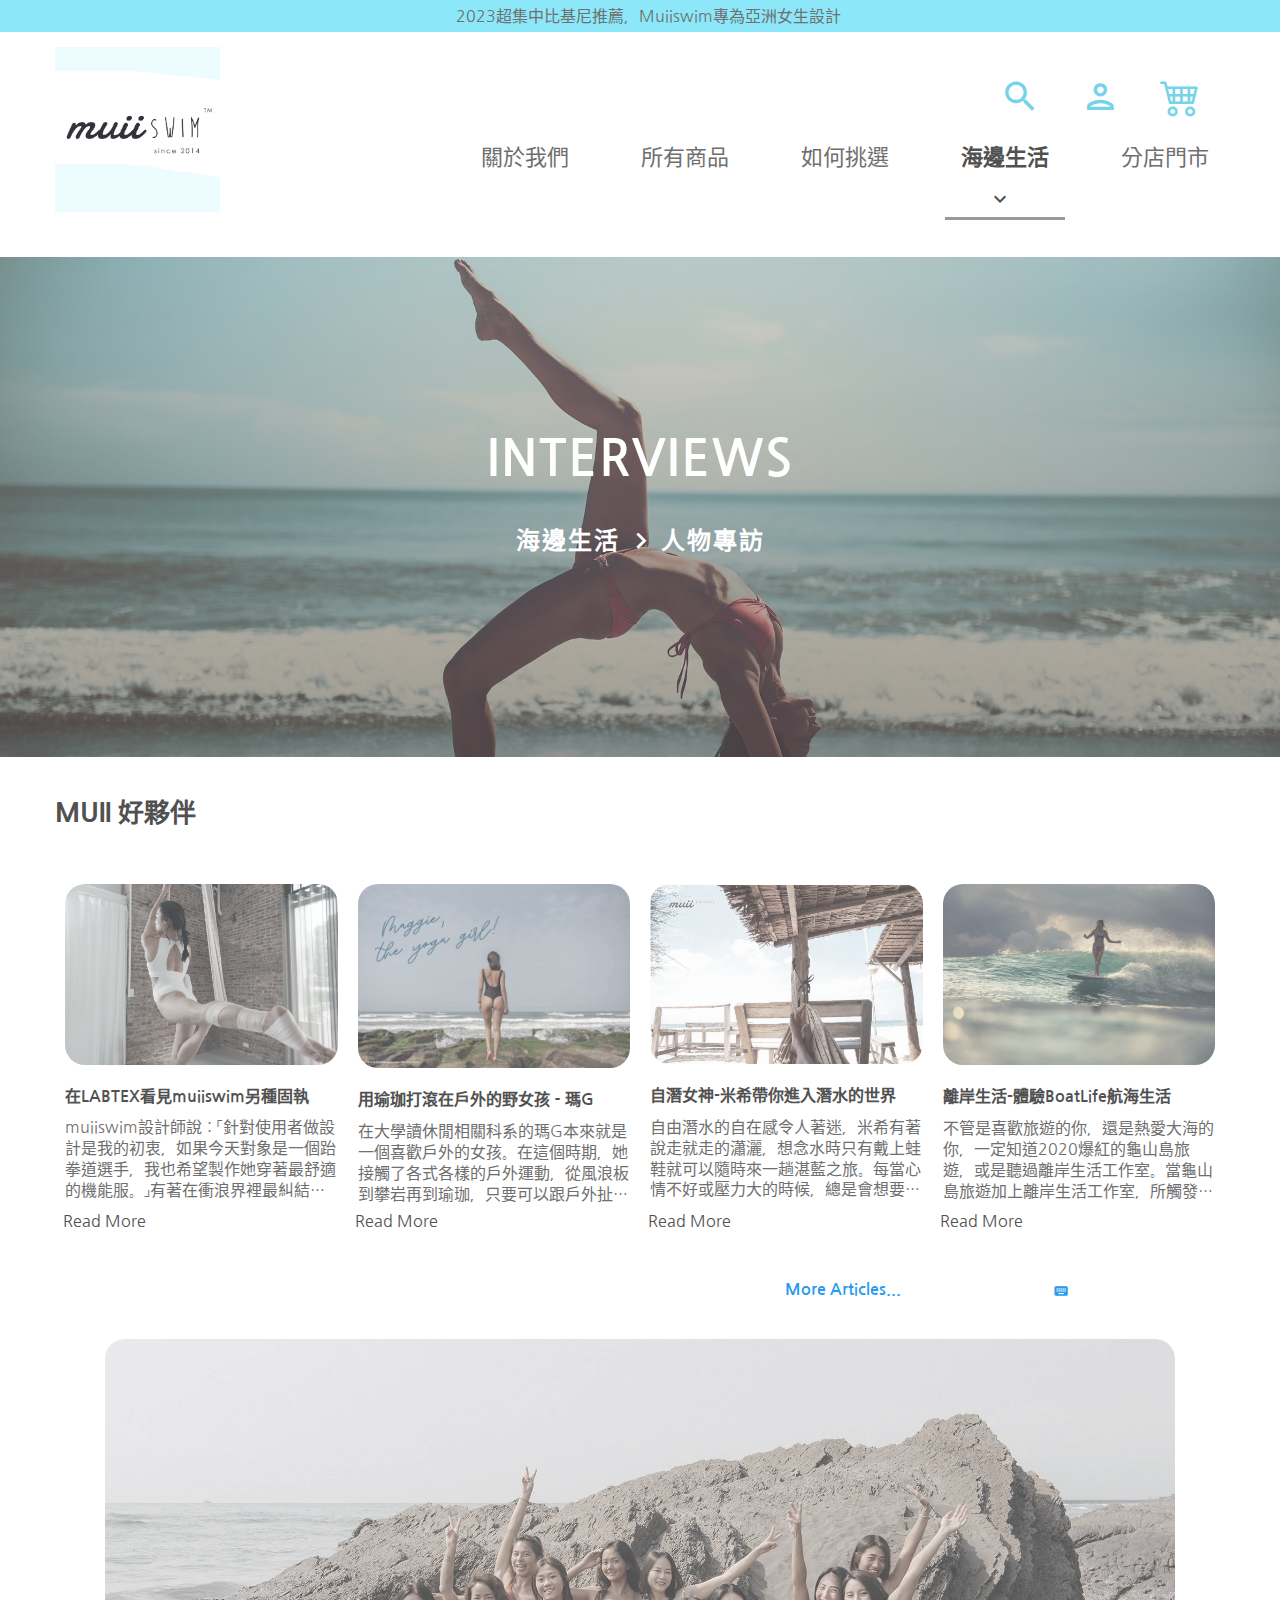
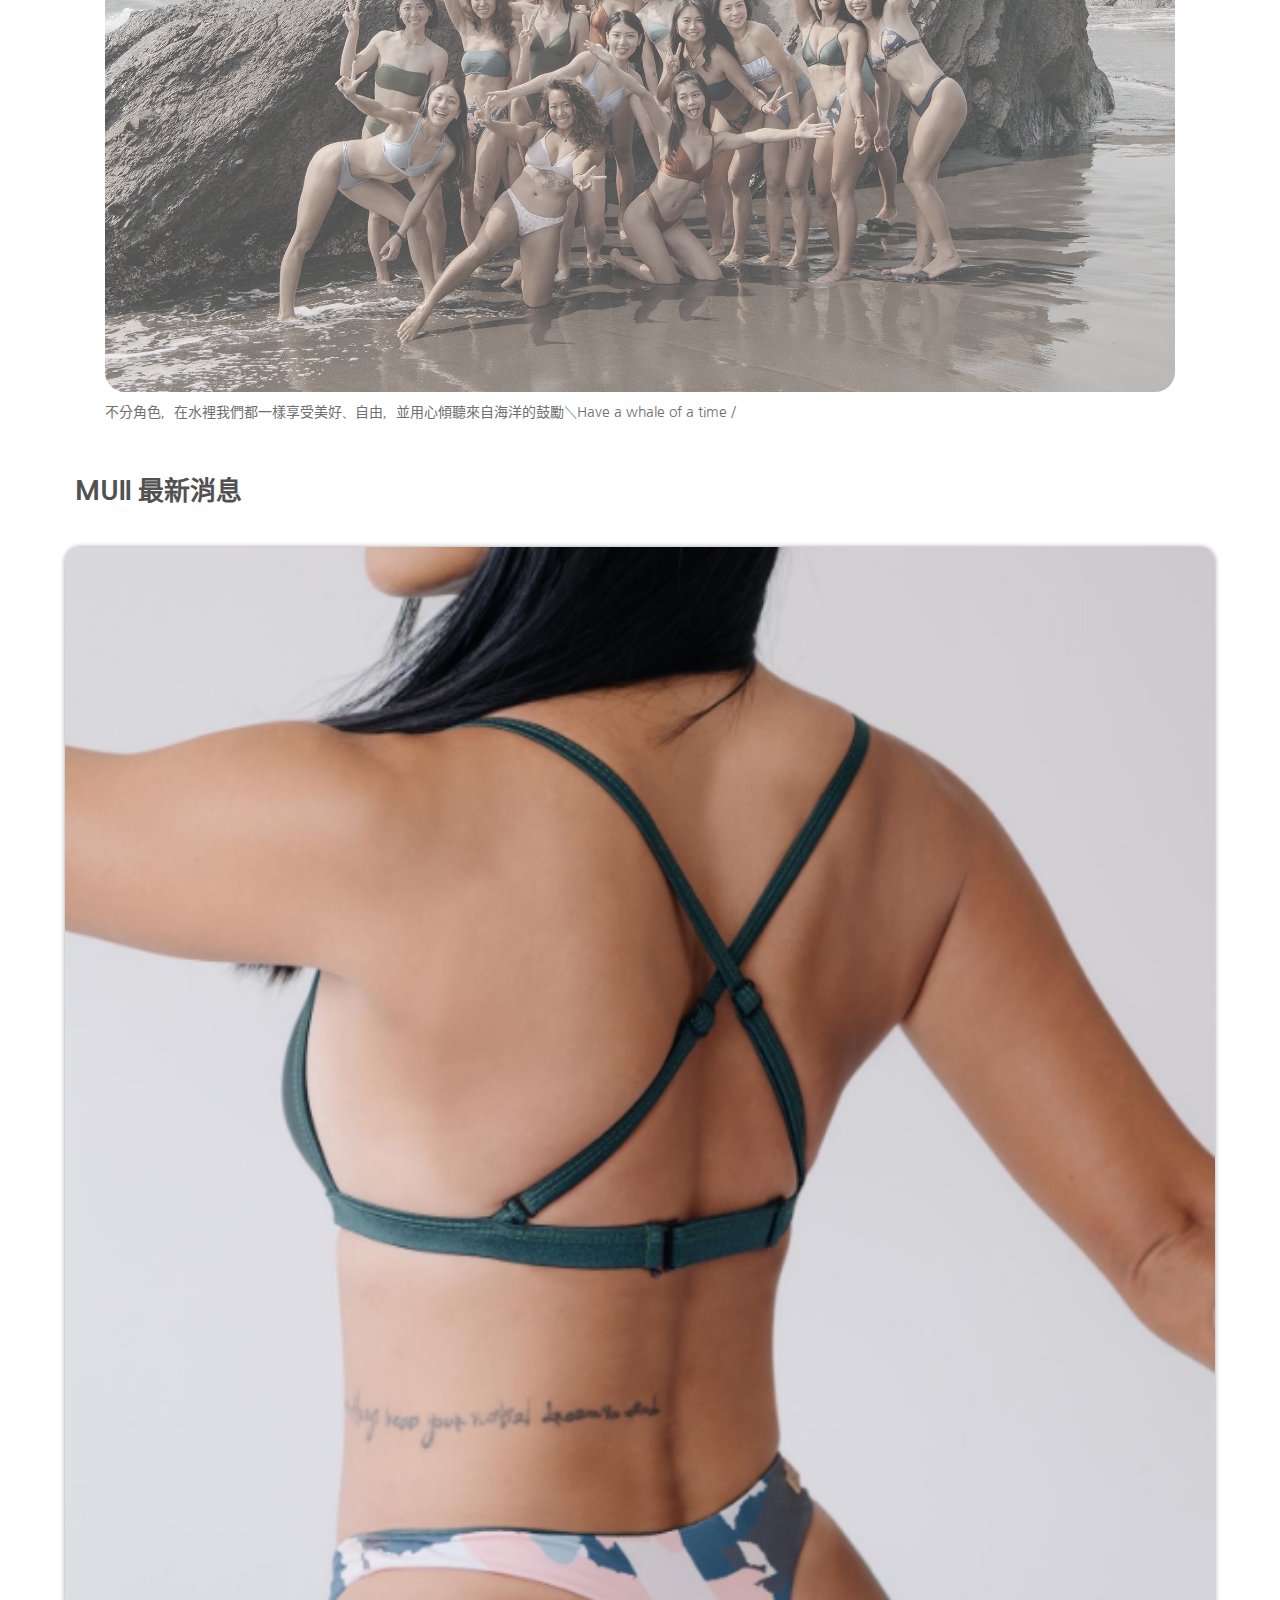
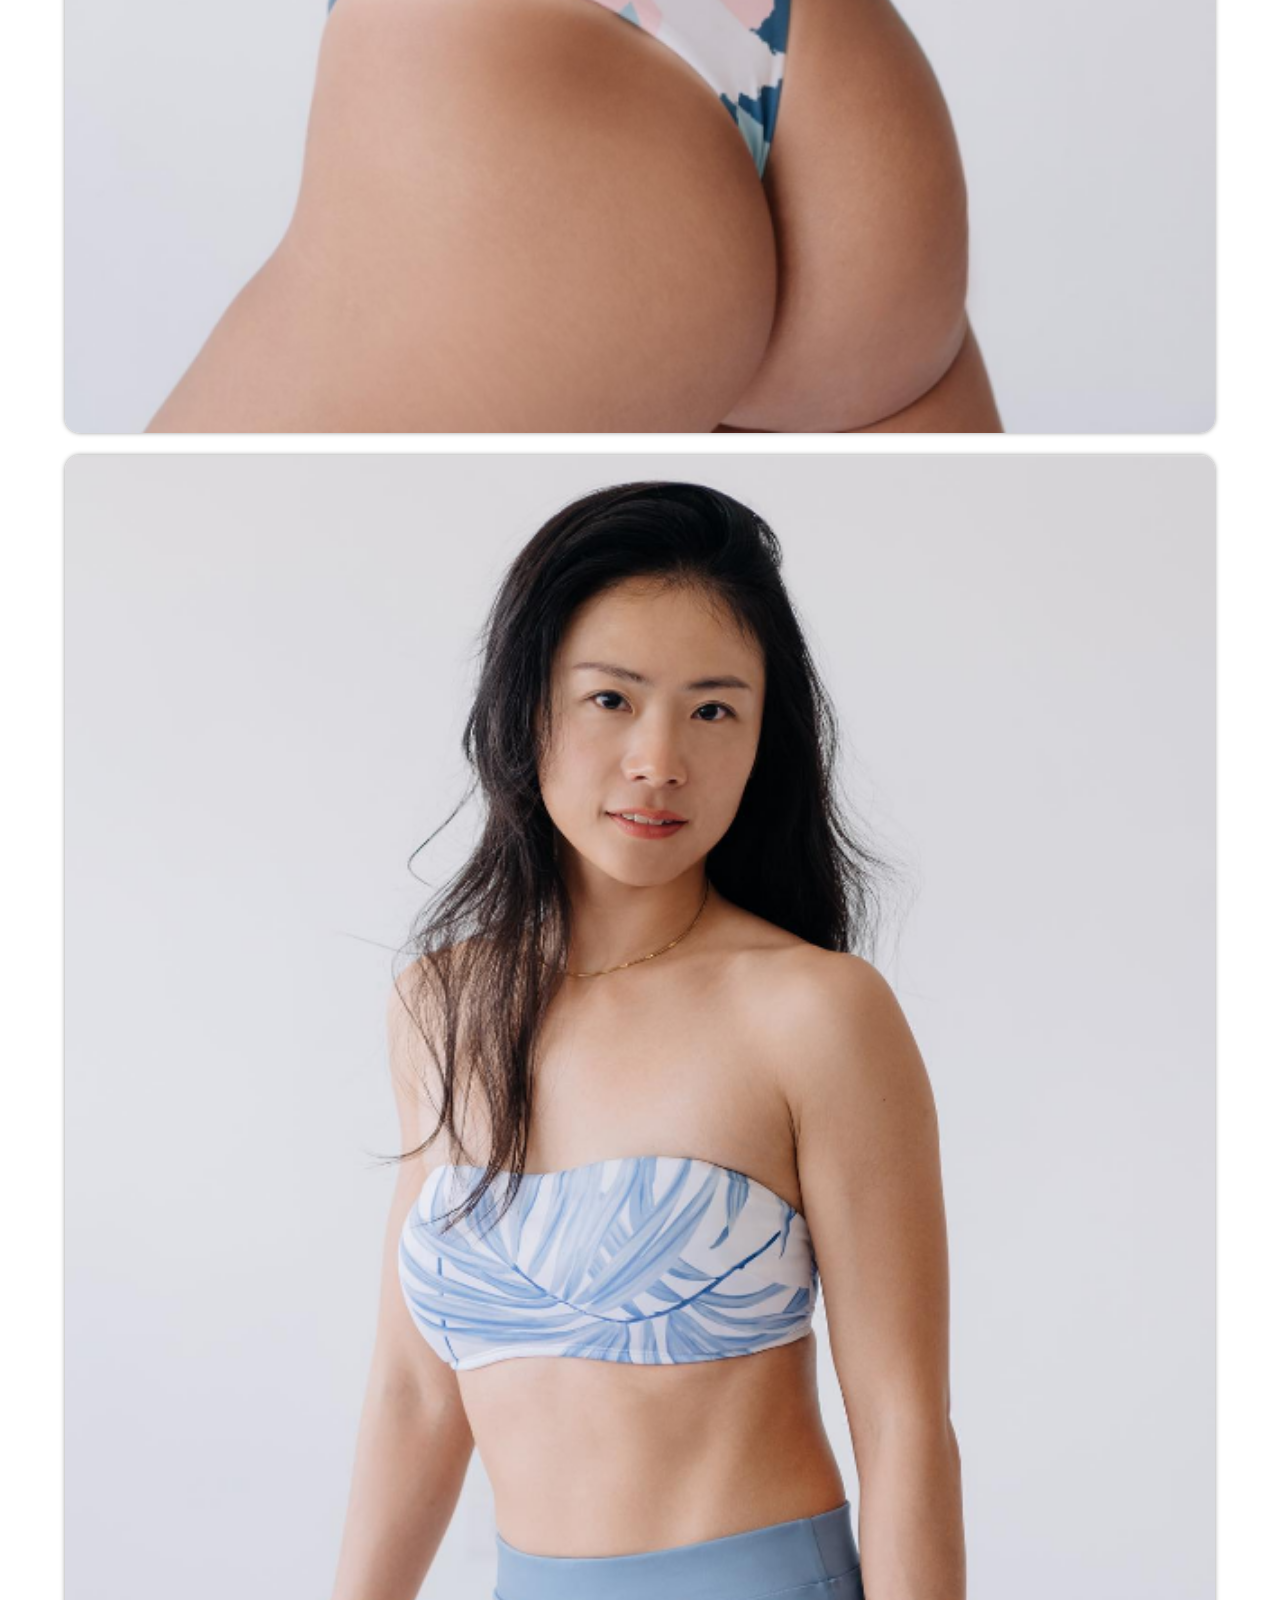
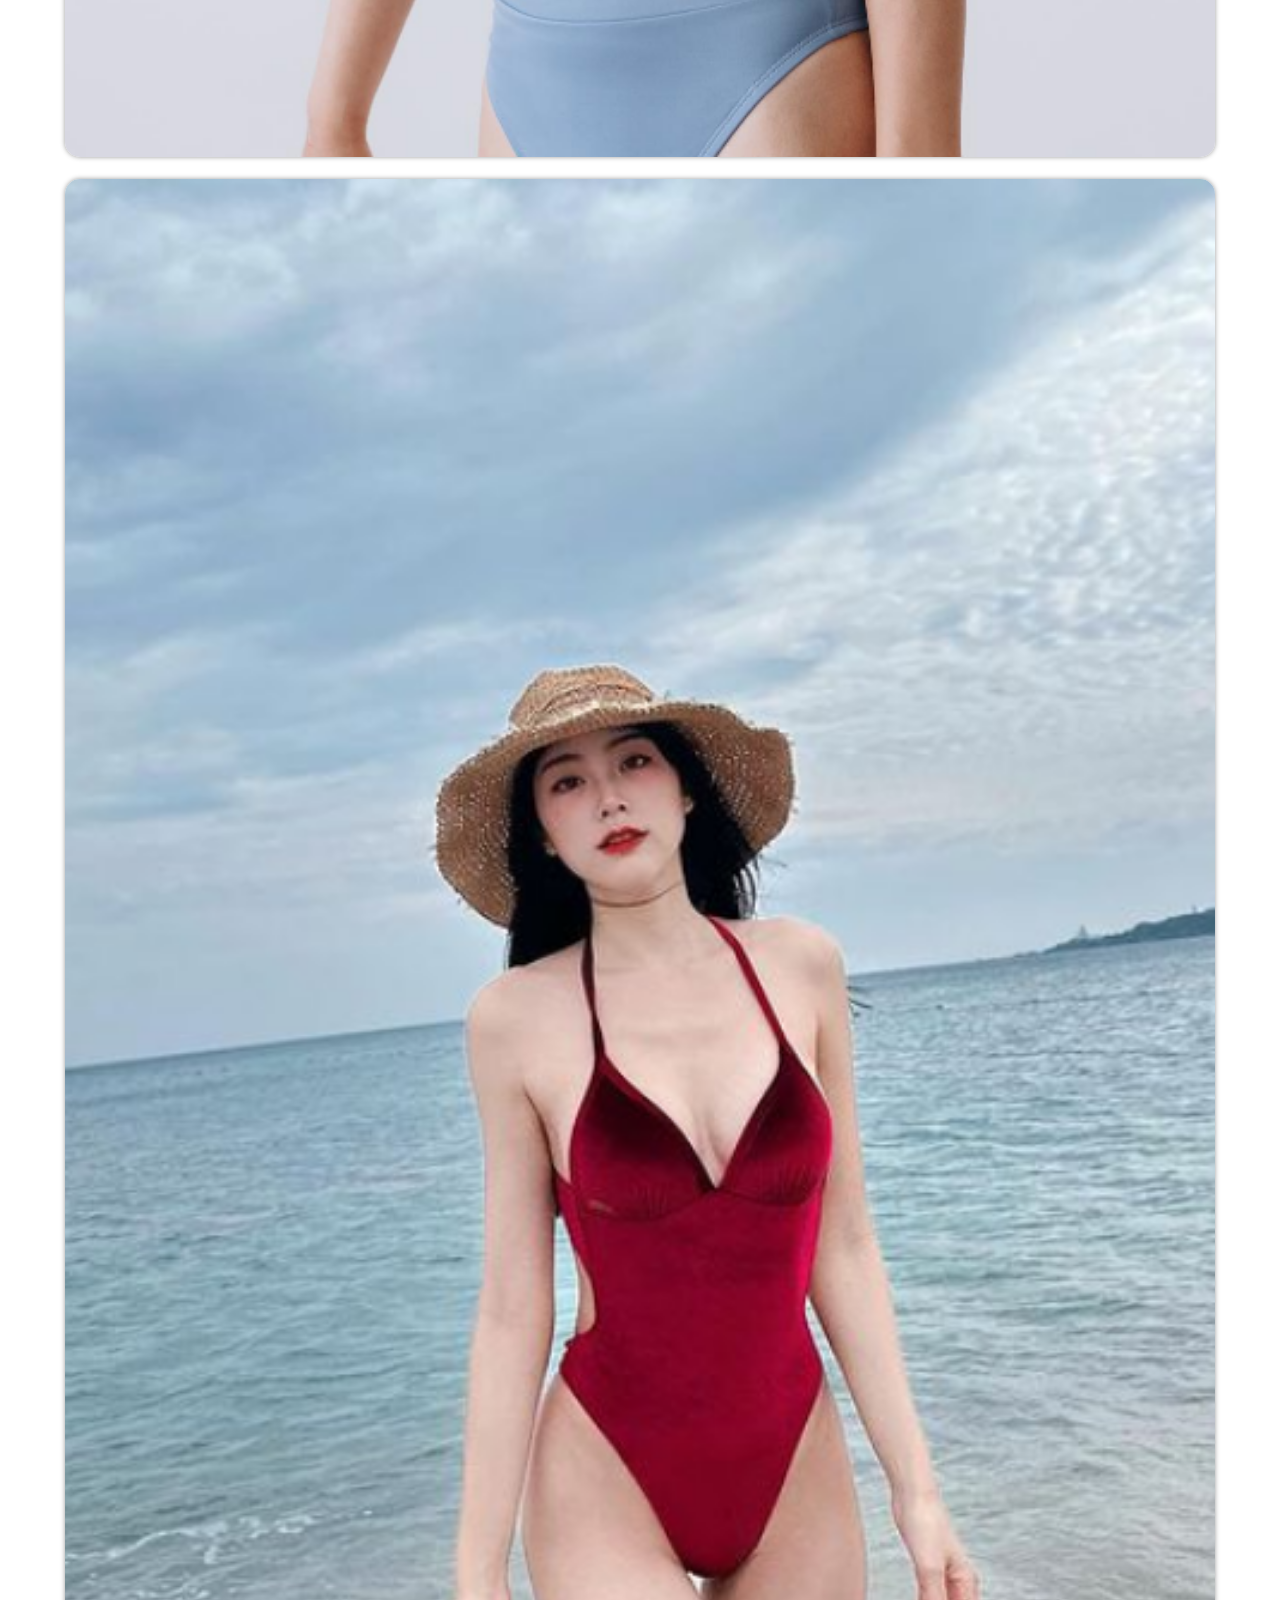
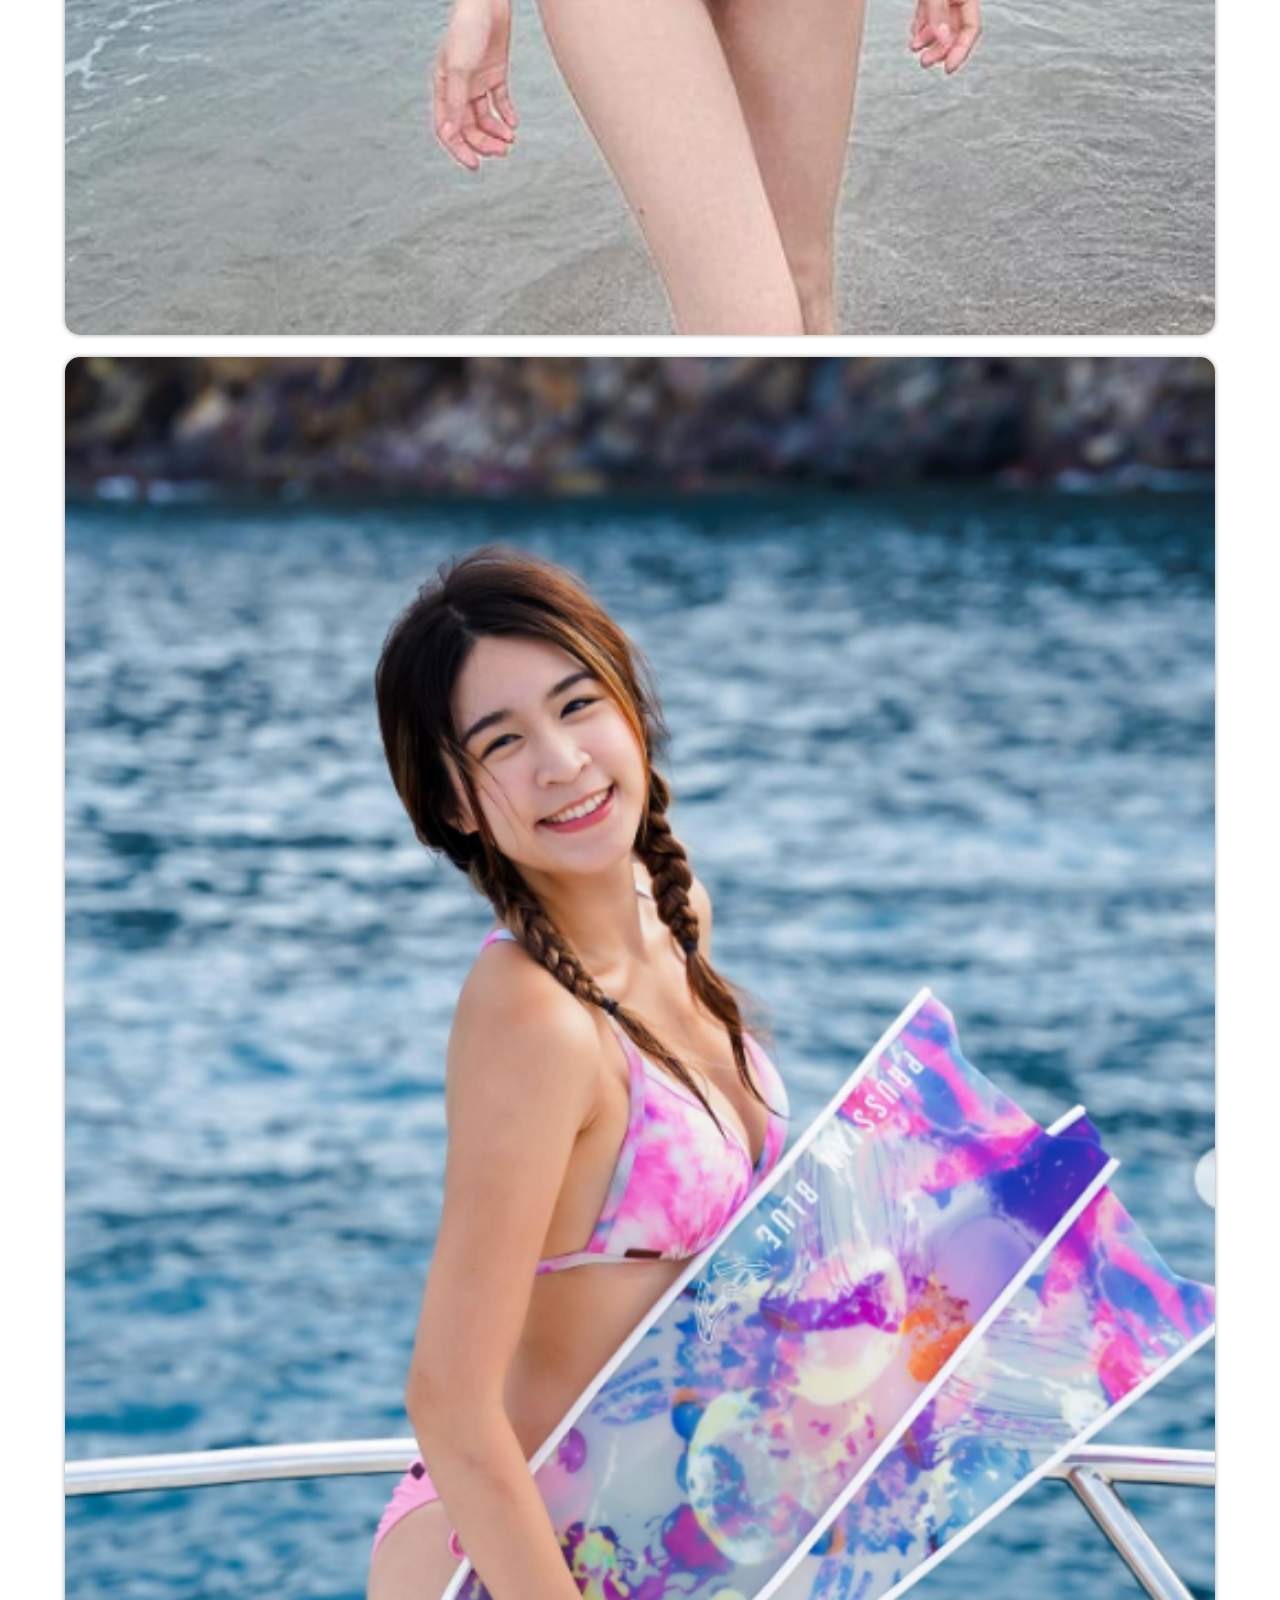
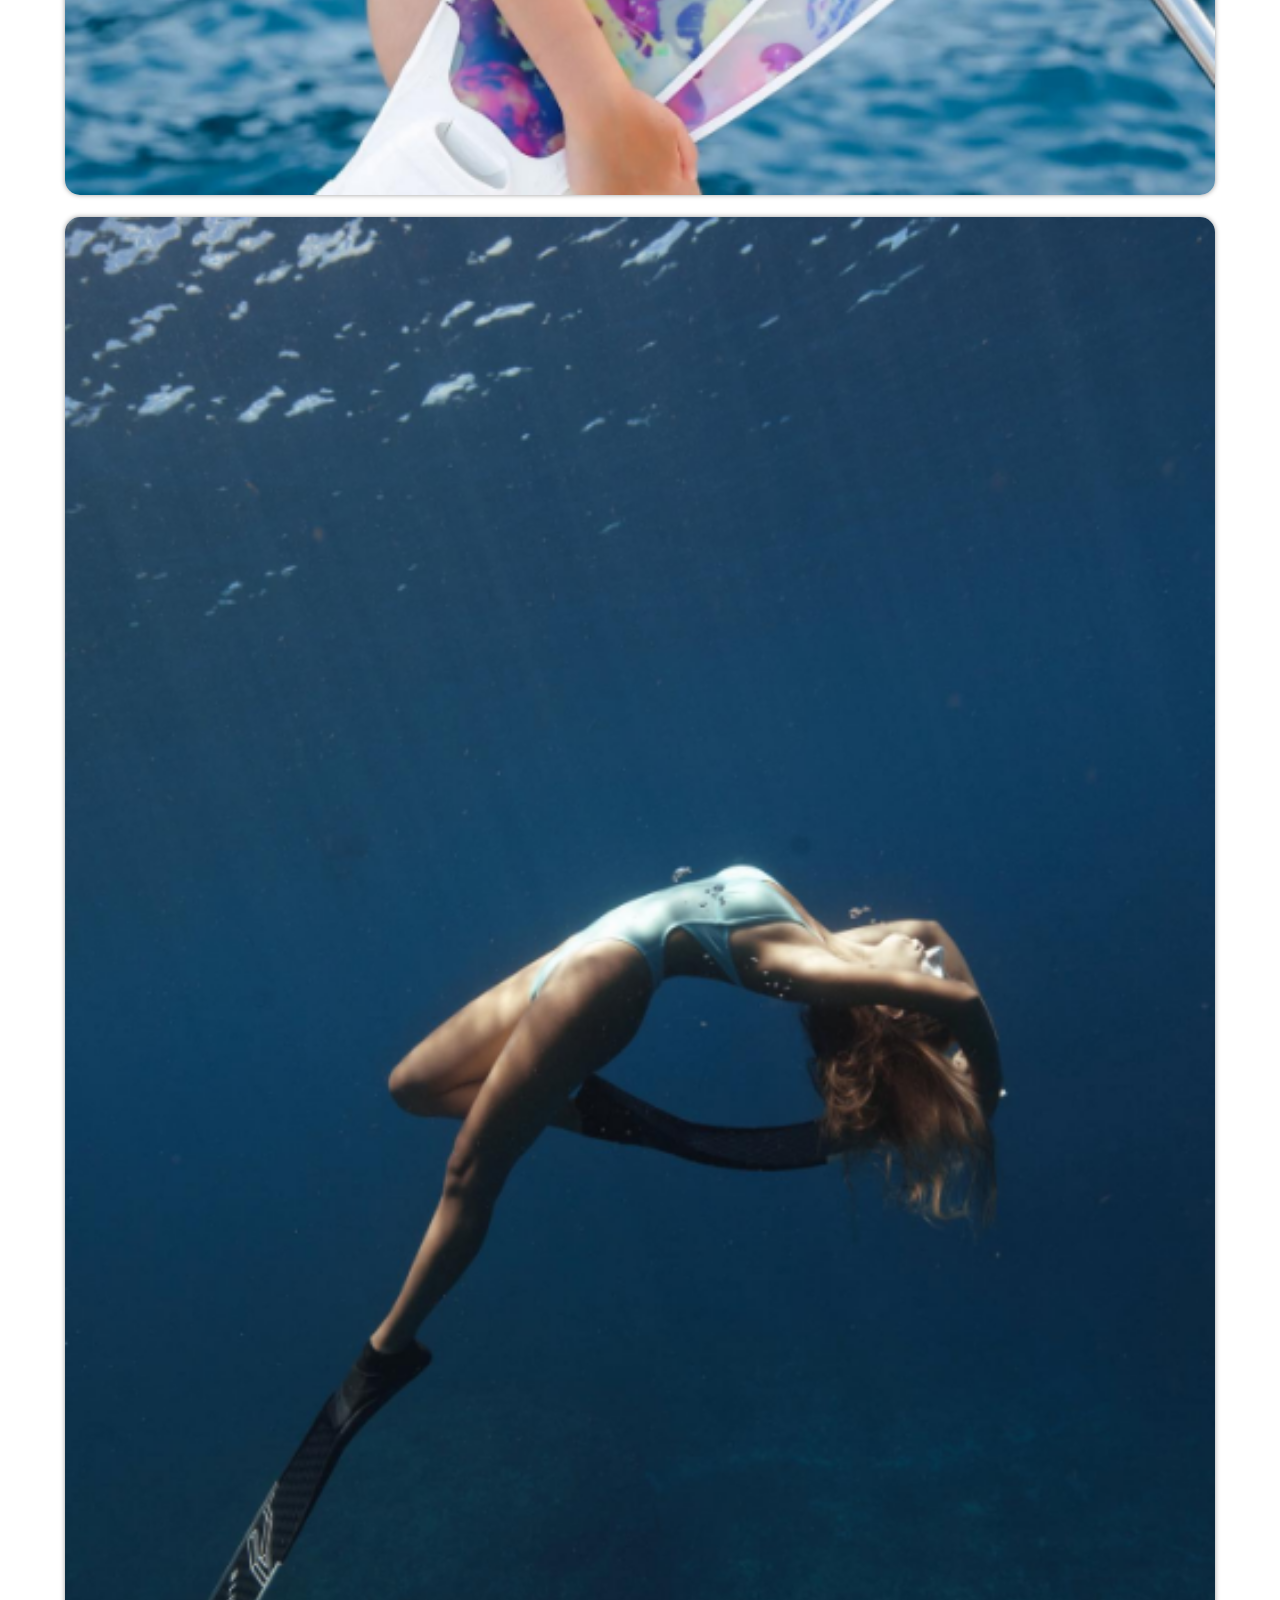
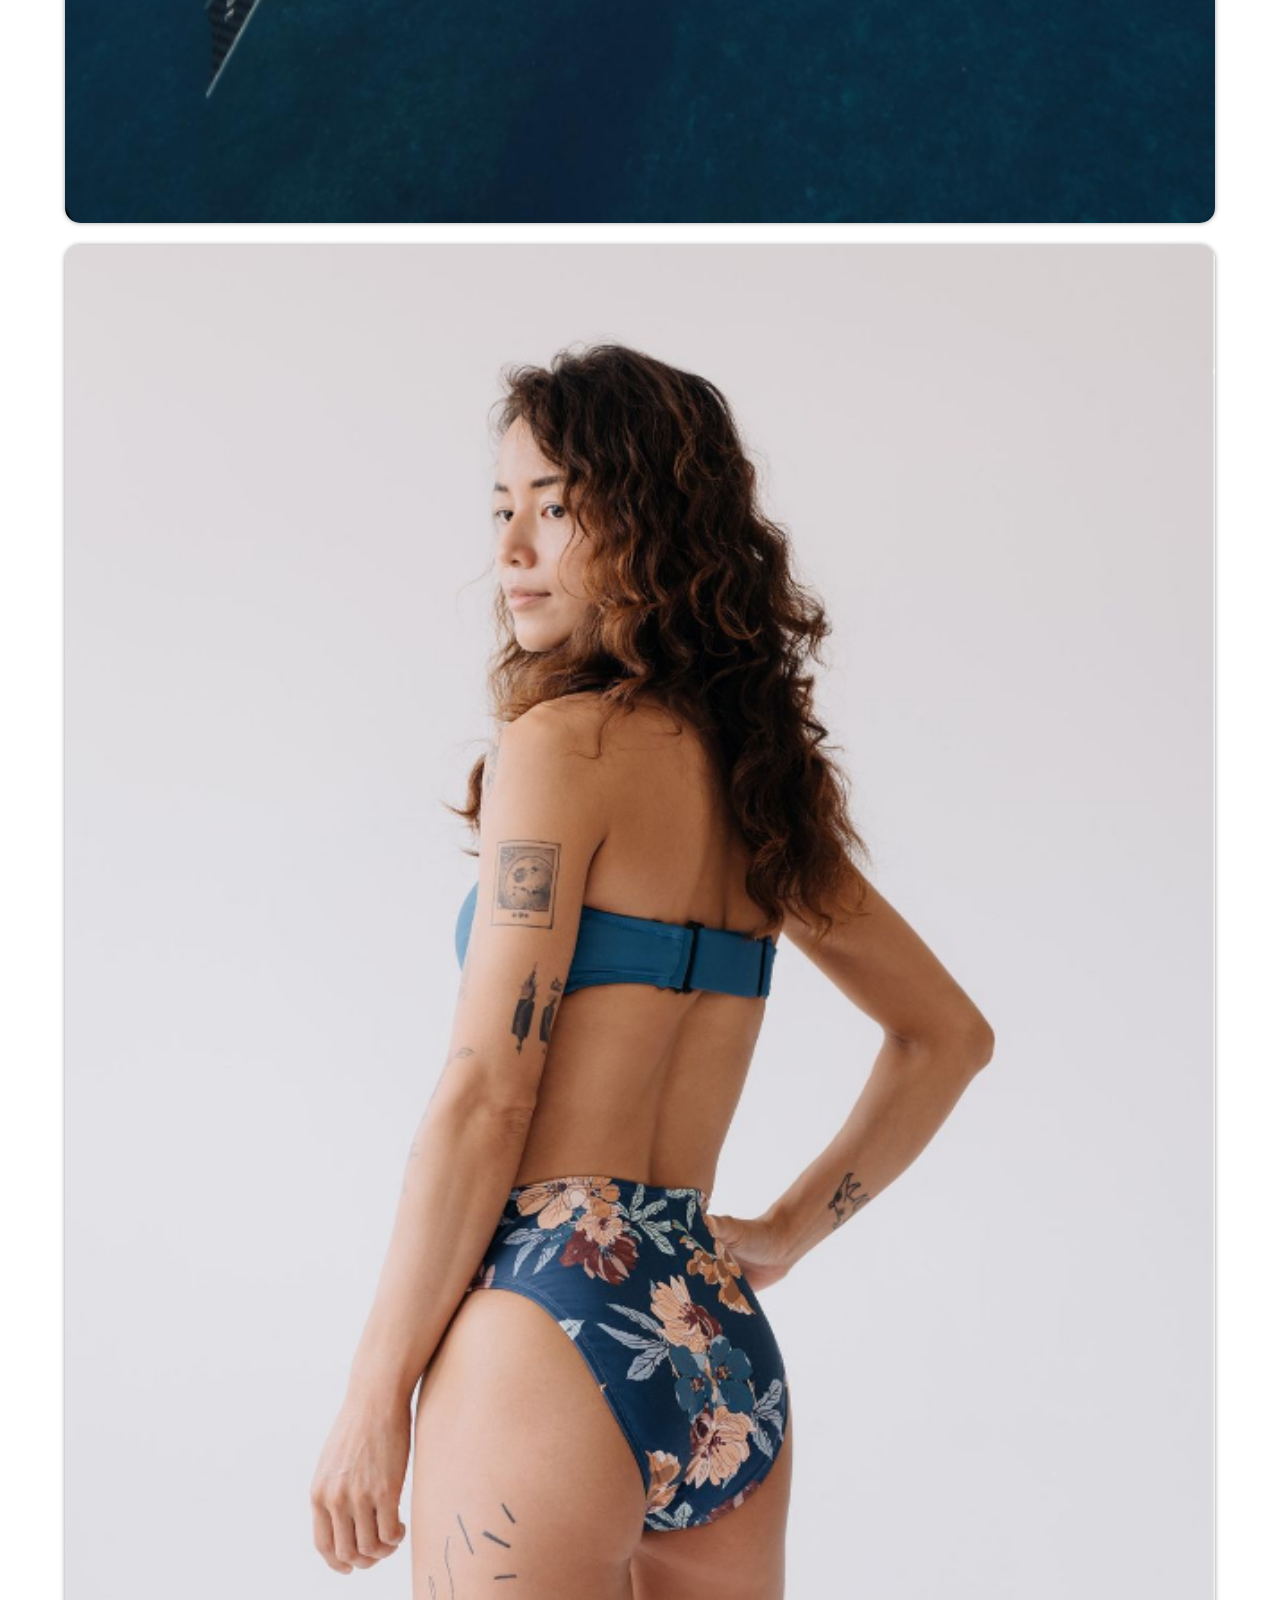
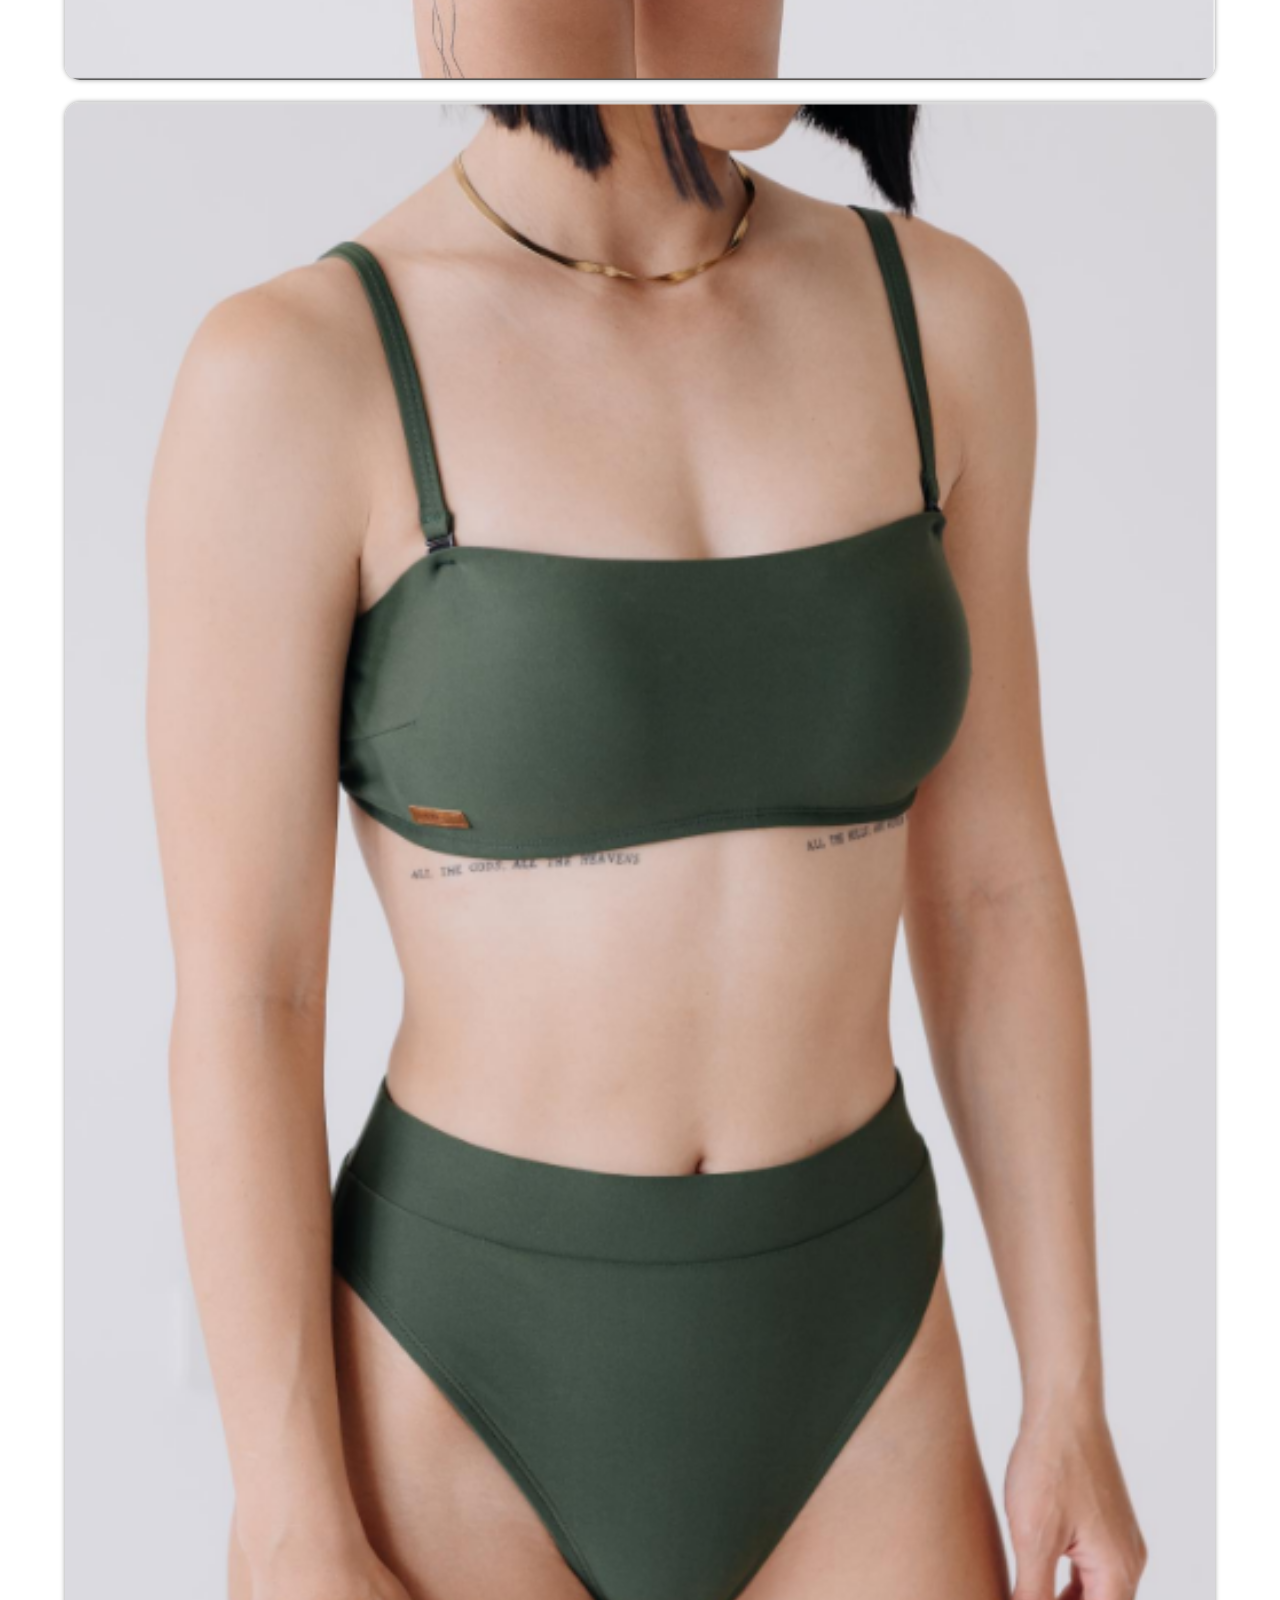
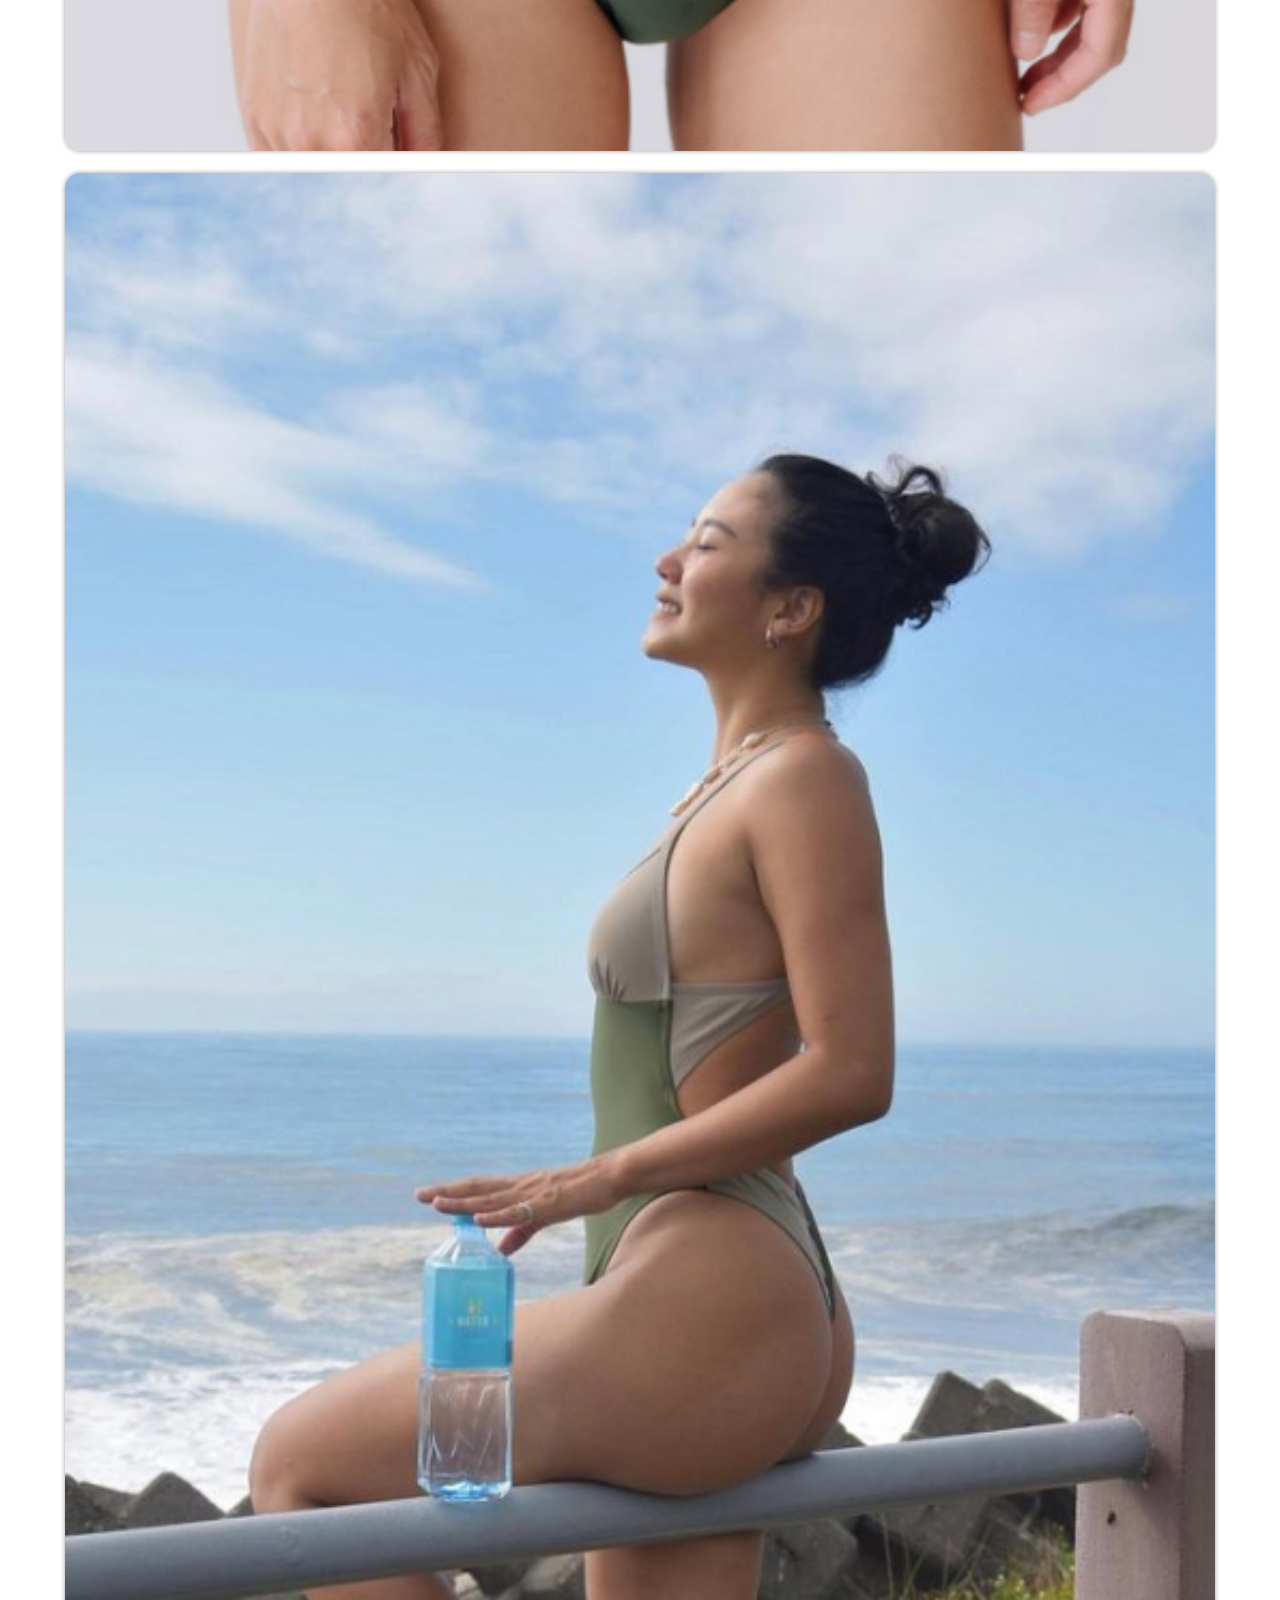
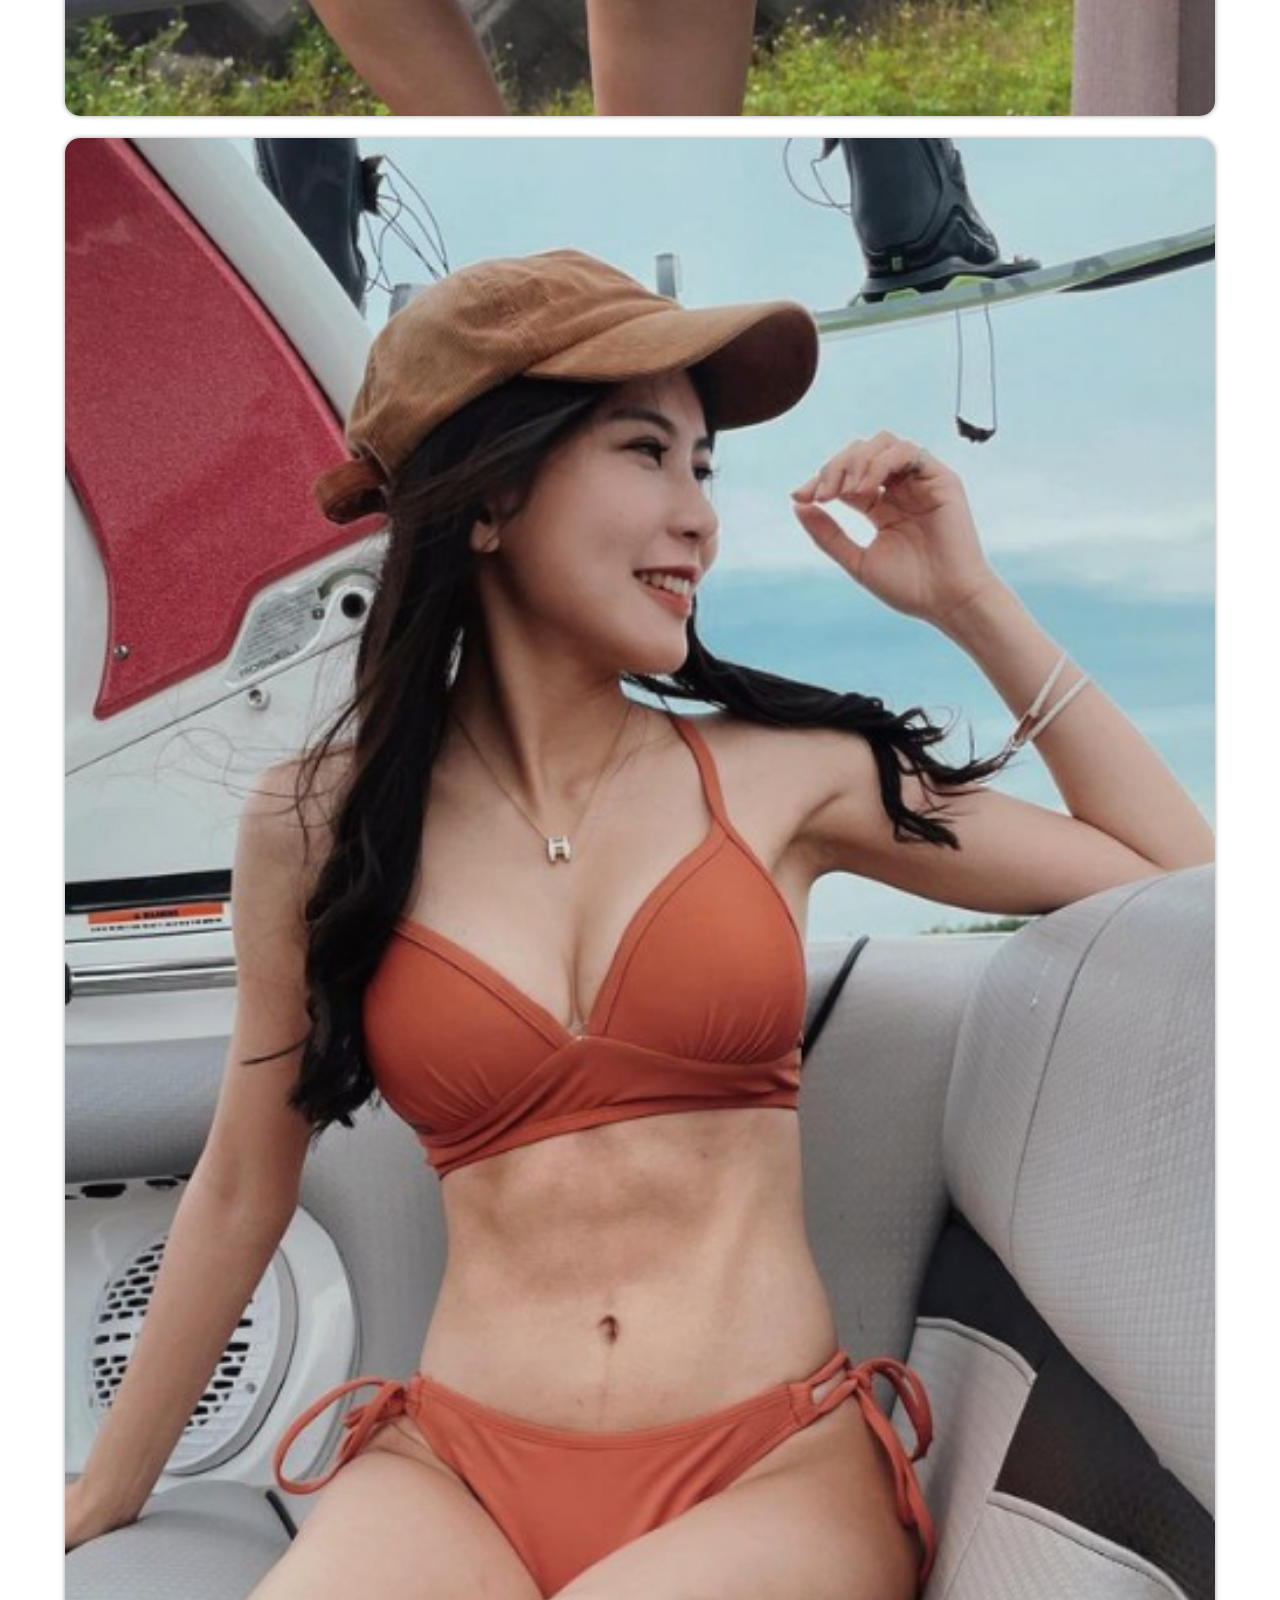
==== commit d7e569a3: "Add files via upload" ====
--- a/news_person.html
+++ b/news_person.html
@@ -150,87 +150,90 @@
 
                <!-- 圖文流水區+SNS推廣 -->
                <h2 class="color_dark_grey margin_bottom-20">Muii 最新消息</h2>
-               <div class="sns_show column_count-3 column_gap-0">
-                <div class="container">
-                        <img src="images/sns_show1.png" alt="" class="content_box">
-                        <div class="overlay">
-                                <a href="https://www.instagram.com/p/Cvw8Bd5vYSu/?utm_source=ig_web_copy_link&igshid=MzRlODBiNWFlZA==" title="click to view detail">
-                                        <div class="text">來趟說走就走的海邊水上活動旅行<br>要帶幾套泳衣呢？</div>
-                                </a>
-                        </div>
-                </div>
-
-                <div class="container">
-                        <img src="images/sns_show3.png" alt="" class="content_box">
-                        <div class="overlay">
-                                <a href="https://www.instagram.com/p/CvcJ4ZPPWX6/?utm_source=ig_web_copy_link&igshid=MzRlODBiNWFlZA==" title="click to view detail">
-                                        <div class="text">海邊女子|吉鵝老師<br>住在海邊更relaxing！<br>Enjoy your life!</div>
-                                </a>
-                        </div>
-                </div>
-
-                <div class="container">
-                        <img src="images/sns_show8.png" alt="" class="content_box">
-                        <div class="overlay">
-                                <a href="https://www.instagram.com/p/CuN_LxLSSpw/?utm_source=ig_web_copy_link&igshid=MzRlODBiNWFlZA==" title="click to view detail">
-                                        <div class="text">放暑假囉～<br>夏日派對怎麼能少了美胸型海鷗丁連身！</div>
-                                </a>
-                        </div>
-                </div>
-
-                <div class="container">
-                        <img src="images/sns_show4.png" alt="" class="content_box">
-                        <div class="overlay">
-                                <a href="https://www.instagram.com/p/CvE0Rm1yUVa/?utm_source=ig_web_copy_link&igshid=MzRlODBiNWFlZA==" title="click to view detail">
-                                        <div class="text">muii X 普魯士藍<br>水下最美的長腿組合</div>
-                                </a>
-                        </div>
-                </div>
-
-                <div class="container">
-                        <img src="images/sns_show5.png" alt="" class="content_box">
-                        <div class="overlay">
-                                <a href="https://www.instagram.com/p/CvE0Rm1yUVa/?utm_source=ig_web_copy_link&igshid=MzRlODBiNWFlZA==" title="click to view detail">
-                                        <div class="text">muii X 普魯士藍<br>深吸一口氣—<br>躬身潛入海裏的女孩</div>
-                                </a>
-                        </div>
-                </div>
-
-                <div class="container">
-                        <img src="images/sns_show7.png" alt="" class="content_box">
-                        <div class="overlay">
-                                <a href="https://www.instagram.com/p/Cu1byQMPTnk/?utm_source=ig_web_copy_link&igshid=MzRlODBiNWFlZA==" title="click to view detail">
-                                        <div class="text">{中腰復古甜挖臀褲}<br>Muiiswim最新褲款<br>｜安全感100%｜</div>
-                                </a>
-                        </div>
-                </div>
-
-                <div class="container">
-                        <img src="images/sns_show6.png" alt="" class="content_box">
-                        <div class="overlay">
-                                <a href="https://www.instagram.com/p/CvcG0W5v8Hz/?utm_source=ig_web_copy_link&igshid=MzRlODBiNWFlZA==" title="click to view detail">
-                                        <div class="text">{PAW 平口美胸上衣}<br>Muiiswim最新版型<br>|全手工剪裁|</div>
-                                </a>
-                        </div>
-                </div>
-
-                <div class="container">
-                        <img src="images/sns_show9.png" alt="" class="content_box">
-                        <div class="overlay">
-                                <a href="https://www.instagram.com/p/CtfjkBqPr7I/?utm_source=ig_web_copy_link&igshid=MzRlODBiNWFlZA==" title="click to view detail">
-                                        <div class="text">宜蘭頭城門市<br>夏季營業時間公告</div>
-                                </a>
-                        </div>
-                </div>
-
-                <div class="container">
-                        <img src="images/sns_show2.png" alt="" class="content_box">
-                        <div class="overlay">
-                                <a href="https://www.instagram.com/p/CvtXkmRSk1r/?utm_source=ig_web_copy_link&igshid=MzRlODBiNWFlZA==" title="click to view detail">
-                                        <div class="text">官網全站任選兩件9折<br>滿5000元送500元購物金(下一筆使用)</div>
-                                </a>
-                        </div>
-                </div>
+               <div class="sns_show column_gap-0">
+					<div class="column-count">
+						<div class="container">
+							<img src="images/sns_show1.png" alt="" class="content_box">
+							<div class="overlay">
+									<a href="https://www.instagram.com/p/Cvw8Bd5vYSu/?utm_source=ig_web_copy_link&igshid=MzRlODBiNWFlZA==" title="click to view detail">
+											<div class="text">來趟說走就走的海邊水上活動旅行<br>要帶幾套泳衣呢？</div>
+									</a>
+							</div>
+					</div>
+	
+					<div class="container">
+							<img src="images/sns_show3.png" alt="" class="content_box">
+							<div class="overlay">
+									<a href="https://www.instagram.com/p/CvcJ4ZPPWX6/?utm_source=ig_web_copy_link&igshid=MzRlODBiNWFlZA==" title="click to view detail">
+											<div class="text">海邊女子|吉鵝老師<br>住在海邊更relaxing！<br>Enjoy your life!</div>
+									</a>
+							</div>
+					</div>
+	
+					<div class="container">
+							<img src="images/sns_show8.png" alt="" class="content_box">
+							<div class="overlay">
+									<a href="https://www.instagram.com/p/CuN_LxLSSpw/?utm_source=ig_web_copy_link&igshid=MzRlODBiNWFlZA==" title="click to view detail">
+											<div class="text">放暑假囉～<br>夏日派對怎麼能少了美胸型海鷗丁連身！</div>
+									</a>
+							</div>
+					</div>
+	
+					<div class="container">
+							<img src="images/sns_show4.png" alt="" class="content_box">
+							<div class="overlay">
+									<a href="https://www.instagram.com/p/CvE0Rm1yUVa/?utm_source=ig_web_copy_link&igshid=MzRlODBiNWFlZA==" title="click to view detail">
+											<div class="text">muii X 普魯士藍<br>水下最美的長腿組合</div>
+									</a>
+							</div>
+					</div>
+	
+					<div class="container">
+							<img src="images/sns_show5.png" alt="" class="content_box">
+							<div class="overlay">
+									<a href="https://www.instagram.com/p/CvE0Rm1yUVa/?utm_source=ig_web_copy_link&igshid=MzRlODBiNWFlZA==" title="click to view detail">
+											<div class="text">muii X 普魯士藍<br>深吸一口氣—<br>躬身潛入海裏的女孩</div>
+									</a>
+							</div>
+					</div>
+	
+					<div class="container">
+							<img src="images/sns_show7.png" alt="" class="content_box">
+							<div class="overlay">
+									<a href="https://www.instagram.com/p/Cu1byQMPTnk/?utm_source=ig_web_copy_link&igshid=MzRlODBiNWFlZA==" title="click to view detail">
+											<div class="text">{中腰復古甜挖臀褲}<br>Muiiswim最新褲款<br>｜安全感100%｜</div>
+									</a>
+							</div>
+					</div>
+	
+					<div class="container">
+							<img src="images/sns_show6.png" alt="" class="content_box">
+							<div class="overlay">
+									<a href="https://www.instagram.com/p/CvcG0W5v8Hz/?utm_source=ig_web_copy_link&igshid=MzRlODBiNWFlZA==" title="click to view detail">
+											<div class="text">{PAW 平口美胸上衣}<br>Muiiswim最新版型<br>|全手工剪裁|</div>
+									</a>
+							</div>
+					</div>
+	
+					<div class="container">
+							<img src="images/sns_show9.png" alt="" class="content_box">
+							<div class="overlay">
+									<a href="https://www.instagram.com/p/CtfjkBqPr7I/?utm_source=ig_web_copy_link&igshid=MzRlODBiNWFlZA==" title="click to view detail">
+											<div class="text">宜蘭頭城門市<br>夏季營業時間公告</div>
+									</a>
+							</div>
+					</div>
+	
+					<div class="container">
+							<img src="images/sns_show2.png" alt="" class="content_box">
+							<div class="overlay">
+									<a href="https://www.instagram.com/p/CvtXkmRSk1r/?utm_source=ig_web_copy_link&igshid=MzRlODBiNWFlZA==" title="click to view detail">
+											<div class="text">官網全站任選兩件9折<br>滿5000元送500元購物金(下一筆使用)</div>
+									</a>
+							</div>
+					</div>
+					</div>
+                
                </div>
 
         </div>    
--- a/css/style_s.css
+++ b/css/style_s.css
@@ -533,6 +533,287 @@
     border-radius: 20px;
 }
 
+/* --------Pick挑選版面設定-------- */
+#main-content h2{
+    margin: 20px auto;
+    text-align: center;
+}
+.size_pic{
+    width: 820px;    
+    margin: 15px auto;
+}
+.size_pic img{
+    width: 100%;
+}
+@media (max-width:880px){
+    .size_pic{
+        width: 700px; 
+    }
+}
+@media (max-width:730px){
+    .size_pic{
+        width: 600px; 
+    }
+}
+@media (max-width:630px){
+    .size_pic{
+        width: 500px; 
+    }
+}
+@media (max-width:520px){
+    .size_pic{
+        width: 400px; 
+    }
+}
+
+/* ----3圖區塊設定---- */
+.features_box{
+    height: 320px;
+    padding: 10px;
+    display: flex;
+}
+.features_box > .pic_circle{
+    border-radius: 0;
+    clip-path: polygon(25% 0%, 100% 0%, 75% 100%, 0% 100%); /*clip-path遮罩網站https://bennettfeely.com/clippy/*/
+    width: 33.33%;
+    height: 375px;
+    position: static;
+    left: 0;
+    bottom: 0;
+    transform: translate(0%, 0%);
+    box-shadow: none;
+    float: none;
+}
+@media (max-width:768px){
+    .features_box{
+        height: 900px;
+        margin-top: -20px;
+        display: block;
+    }
+    .features_box > .pic_circle{
+        width: 100%;
+        height: 33.33%;
+        border-radius: 20px;
+        clip-path: inset(0 0 0 0); /*重新設定4個角*/
+        margin-bottom: 20px;
+    }
+}
+/* --------Products所有產品版面設定-------- */
+#product_nav .material-icons{
+    right: -50px;
+    top: 8px;
+}
+.demobox{
+    width: 48%;
+    height: auto;
+    margin: 15px 5px;
+    padding: 10px 3px;
+}
+.demobox a div{
+    width: 100%;
+}
+@media (max-width: 875px){
+    #product_nav .material-icons{
+        right: -10px;
+    }
+}
+@media (max-width: 690px){
+    .left h5{
+        font-size: var(--h6);
+        margin: 0;    
+    }
+    #product_nav .material-icons{
+        right: 0;
+    }
+    .demobox{
+        width: 45%;
+    }
+}
+@media (max-width: 645px){
+    .left h5{
+        font-size: 14px;
+        margin: 0;    
+    }
+    #product_nav ul a{
+        width: 100%;
+        height: 35px;
+        font-size: 14px;
+        margin-left: 10px;
+    }
+    #product_nav .material-icons{
+        right: 12px;
+    }
+    .demobox{
+        width: 100%;
+    }
+    .demobox a div{
+        height: 400px;
+        margin: 10px;
+    }
+}
+
+/* ----頁碼導覽設定---- */
+@media (max-width: 459px){
+    #nav_bar a{
+        width: 20px;
+        margin: 0 8px;
+    }
+    #nav_bar [class^="icon-"]{
+        font-size: var(--small);
+    }
+    #nav_bar a .icon_num{
+        width: 20px;
+        height: 20px;
+        line-height: 20px;
+        margin: 0 3px;
+    }
+}
+
+/* --------News海邊生活版面設定-------- */
+#main-content h4{
+    text-align: center;
+}
+.latest{
+    width: 760px;
+    margin: 10px auto;
+}
+.newspost{
+    width: calc(50% - 15px);
+    margin: 0 15px;
+}
+.newspost_text{
+    width: 80%;
+}
+.news_personal{
+    width: calc(960px - 20px);
+    height: 430px;
+    margin: 0 auto;
+}
+.news_personalpost{
+    width: 30%;
+    height: 400px;
+}
+.newspost_title{
+    font-size: 16px;
+}
+
+/* 小文章：人物專訪、特別企劃 */
+.news_personal, .news_special{
+    width: 760px;
+    margin: 10px auto;
+}
+.news_personalpost_img img{
+    height: 180px;
+}
+.news_personalpost_text{
+    width: 82%;
+    height: 80px;
+    padding: 15px 0 0 20px;
+    font-size: var(--small);
+    line-height: 1.4; /*行高*/
+    text-align: justify;
+}
+@media (max-width: 770px){
+    .latest{
+        width: 500px;
+        height: auto;
+        display: block;
+    }
+    .newspost{
+        width: 100%;
+        margin: 20px auto;
+    }
+    .news_personal, .news_special{
+        width: 500px;
+        height: auto;
+        display: block;
+    }
+    .news_personalpost{
+        width: 100%;
+        height: 500px;
+        margin: 20px auto;
+    }
+    .news_personalpost_img img{
+        height: 250px;
+    }
+    .news_personalpost_text{
+        width: 88%;
+        padding: 0;
+        margin: 15px auto;
+    }
+}
+@media (max-width: 530px){
+    .latest{
+        width: 430px;
+    }
+    .newspost{
+        width: 100%;
+        margin: 20px auto;
+    }
+    .news_personal, .news_special{
+        width: 430px;
+    }
+}
+
+/* --------人物專訪版面設定-------- */
+.column img, figure img{
+    opacity: 1;
+    filter: grayscale(0);
+}
+#main-content .row .column{
+    height: auto;
+}
+#main-content .row .column .more{
+    bottom: -10px;
+}
+.row_more{
+    text-align: center;
+}
+@media (max-width: 640px){
+    #main-content .row{
+        display: block;
+        margin: 0 auto;
+    }
+    #main-content .row .column{
+        width: 45%;
+        height: auto;
+        flex: none;
+        float: left;
+        padding: 0 10px;
+    }
+    #main-content .row .column .more{
+        bottom: -10px;
+    }
+}
+
+/* 直式流動圖 */
+.column-count{
+    column-count: 2;
+}
+@media (max-width: 640px){
+    .column-count{
+        column-count: 1;
+    }
+}
+
+/* --------特別企劃版面設定-------- */
+.leftcolumn, .rightcolumn{
+    float: none;
+    width: 100%;
+}
+
+/* ----圖文區塊設定---- */
+.card{
+    padding: 15px;
+    margin: 15px;
+}
+.card h2{
+    text-align: center;
+}
+.rightcolumn .card p{
+    line-height: 1.3;
+}
+
 
 /* --------Stores版面設定-------- */
 .storepost{
@@ -614,19 +895,4 @@
         left: 25%;
     }
 }
-/* ----頁碼導覽設定---- */
-@media (max-width: 459px){
-    #nav_bar a{
-        width: 20px;
-        margin: 0 8px;
-    }
-    #nav_bar [class^="icon-"]{
-        font-size: var(--small);
-    }
-    #nav_bar a .icon_num{
-        width: 20px;
-        height: 20px;
-        line-height: 20px;
-        margin: 0 3px;
-    }
-}+
